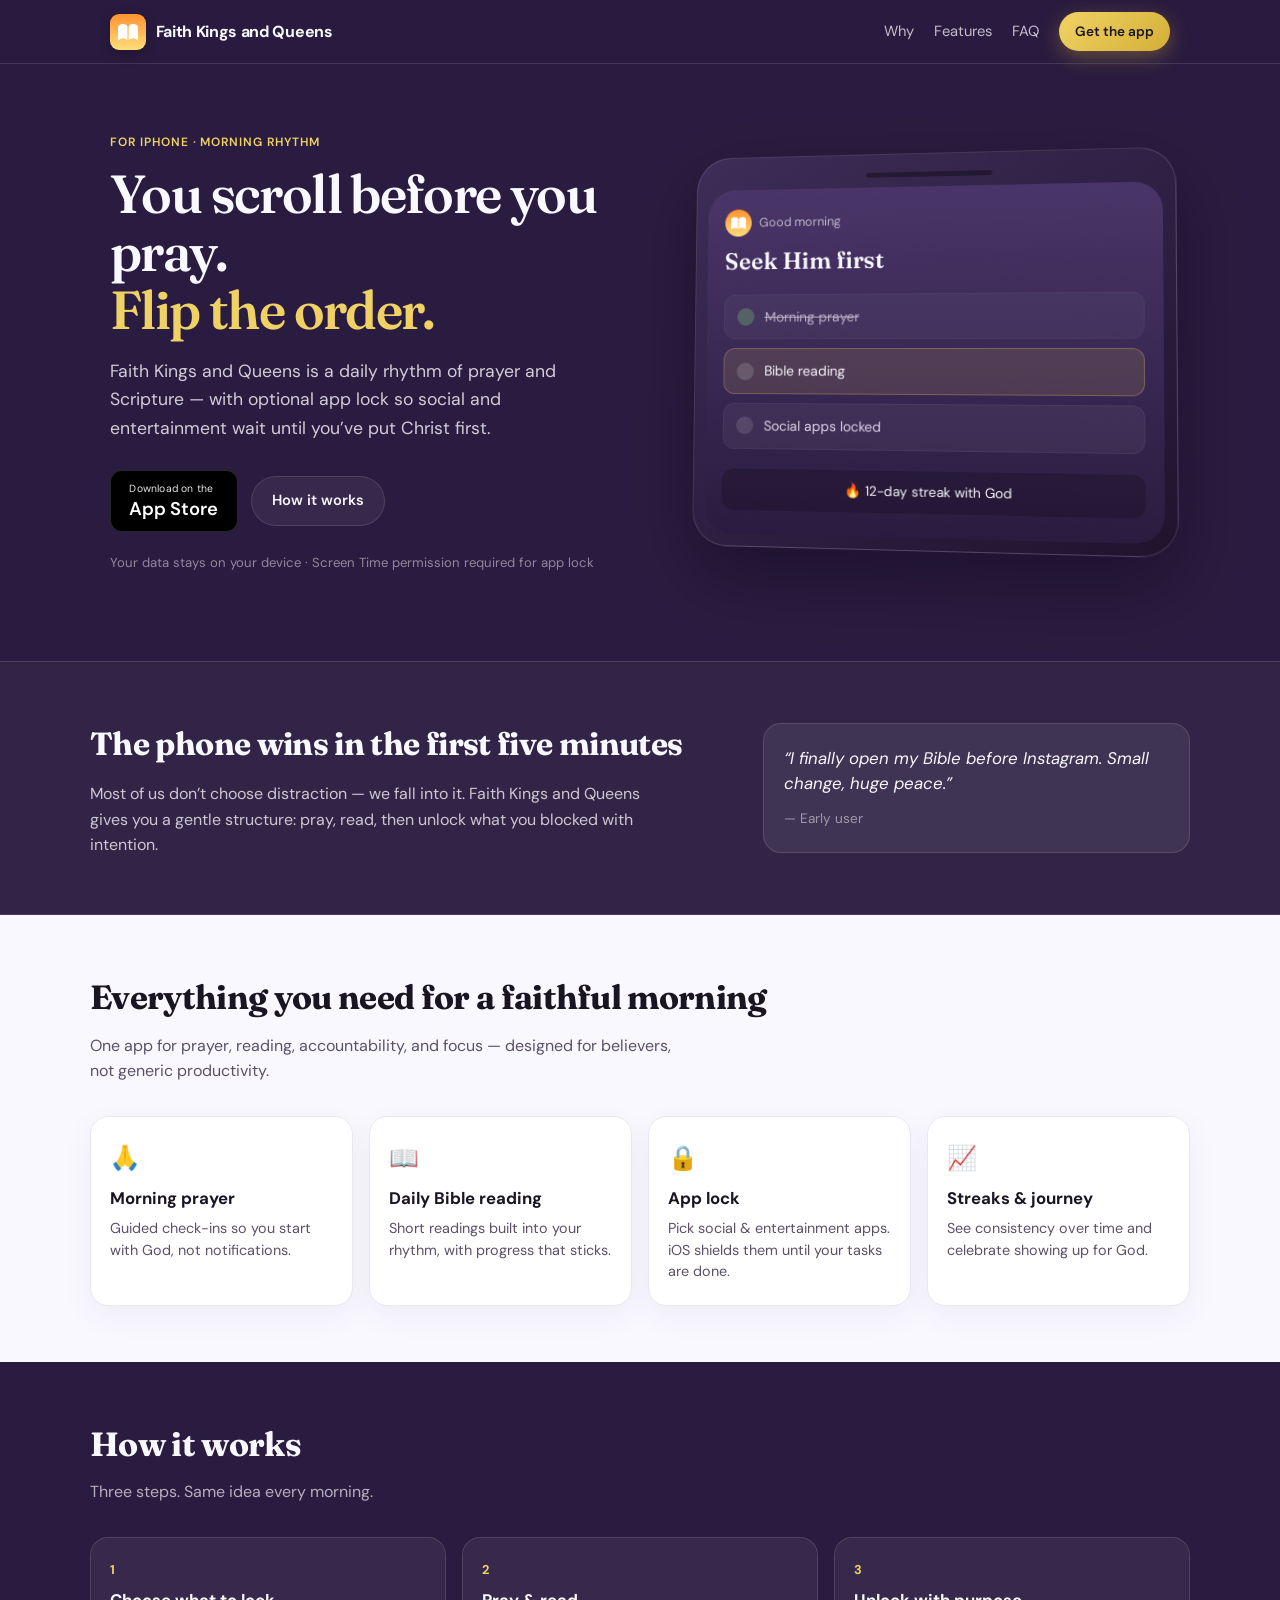
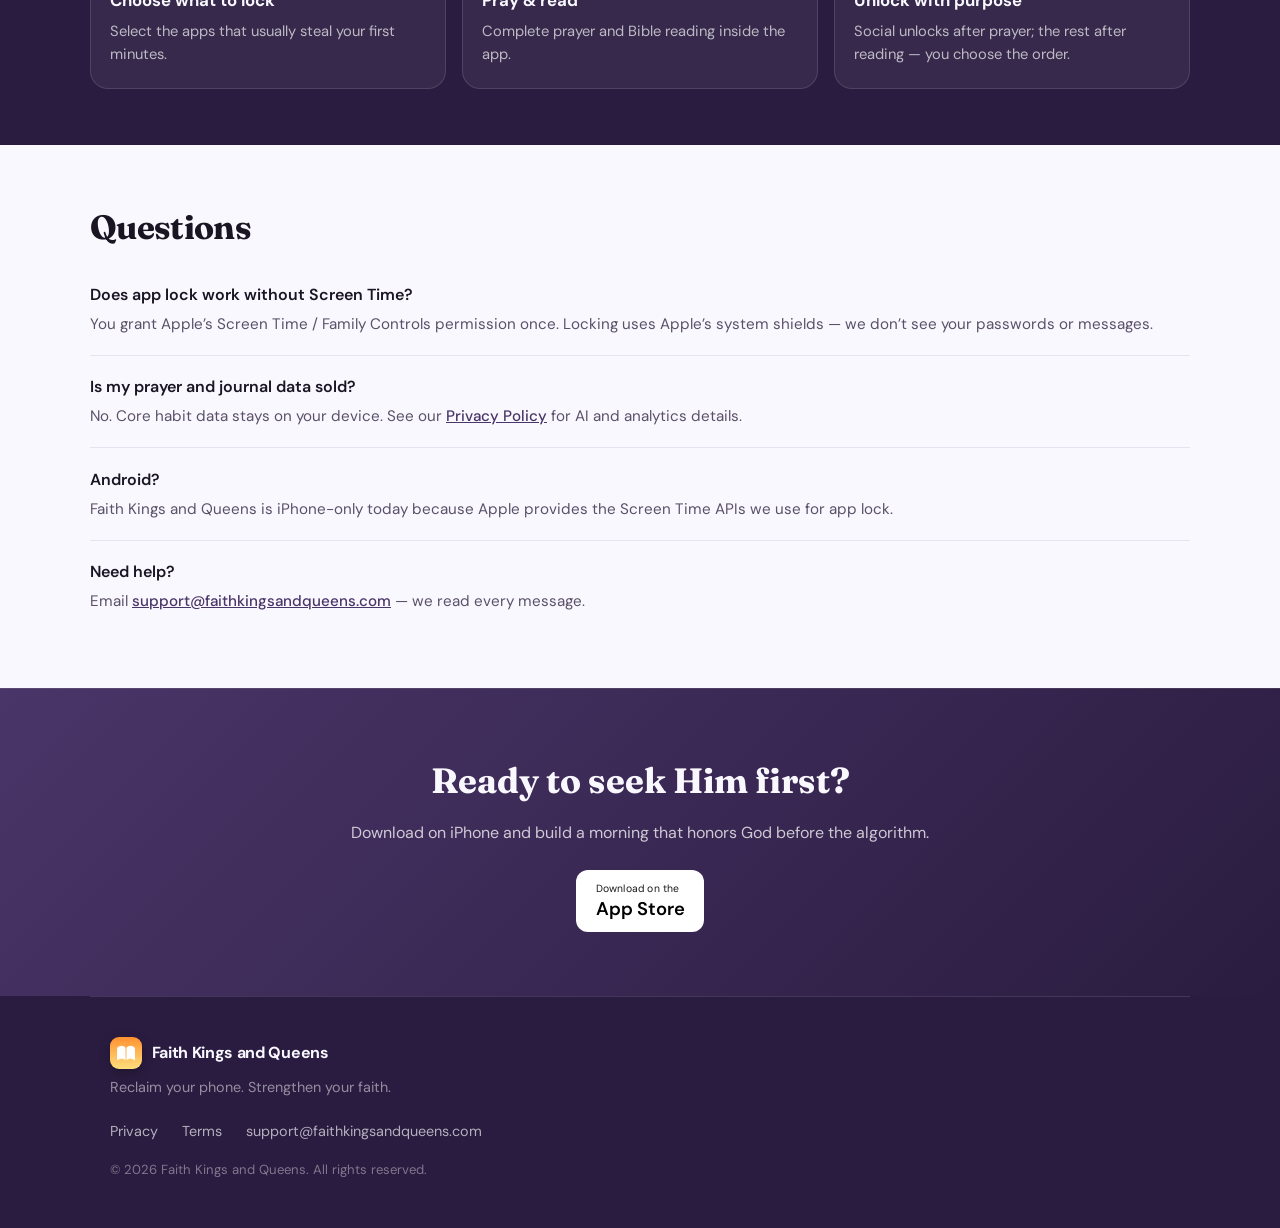
==== index.html @ 75a90048 "Refresh landing page design with app assets and FAQ. Co-authored-by: Cursor <cursoragent@cursor.com>" ====
<!DOCTYPE html>
<html lang="en">
<head>
  <meta charset="utf-8">
  <meta name="viewport" content="width=device-width, initial-scale=1">
  <title>Faith Kings and Queens — Seek God before your scroll</title>
  <meta name="description" content="Build a morning rhythm of prayer and Bible reading. Lock distracting apps until you seek Him first — on iPhone, with Apple Screen Time.">
  <meta property="og:title" content="Faith Kings and Queens">
  <meta property="og:description" content="Reclaim your phone. Strengthen your faith.">
  <meta property="og:type" content="website">
  <meta property="og:url" content="https://www.faithkingsandqueens.com/">
  <meta property="og:image" content="https://www.faithkingsandqueens.com/assets/app-icon.png">
  <link rel="icon" href="assets/app-icon.png" type="image/png">
  <link rel="preconnect" href="https://fonts.googleapis.com">
  <link rel="preconnect" href="https://fonts.gstatic.com" crossorigin>
  <link href="https://fonts.googleapis.com/css2?family=DM+Sans:ital,opsz,wght@0,9..40,400;0,9..40,500;0,9..40,600;0,9..40,700;1,9..40,400&family=Fraunces:opsz,wght@9..144,500;9..144,600;9..144,700&display=swap" rel="stylesheet">
  <link rel="stylesheet" href="landing.css">
  <meta name="apple-itunes-app" content="app-id=YOUR_APP_ID">
</head>
<body class="landing">
  <div class="page-glow" aria-hidden="true"></div>

  <header class="landing-header">
    <div class="landing-header-inner">
      <a class="brand" href="#">
        <img src="assets/app-icon.png" alt="" width="36" height="36" class="brand-icon">
        <span>Faith Kings and Queens</span>
      </a>
      <nav class="landing-nav" aria-label="Primary">
        <a href="#story">Why</a>
        <a href="#features">Features</a>
        <a href="#faq">FAQ</a>
        <a class="btn btn-primary btn-sm" href="#download">Get the app</a>
      </nav>
    </div>
  </header>

  <section class="hero">
    <div class="hero-copy reveal">
      <span class="hero-eyebrow">For iPhone · Morning rhythm</span>
      <h1>You scroll before you pray.<br><em>Flip the order.</em></h1>
      <p class="hero-lead">
        Faith Kings and Queens is a daily rhythm of prayer and Scripture — with optional app lock
        so social and entertainment wait until you’ve put Christ first.
      </p>
      <div class="hero-cta" id="download">
        <a class="store-badge" href="https://apps.apple.com/app/idYOUR_APP_ID" rel="noopener" aria-label="Download on the App Store">
          <span class="store-badge-label">Download on the</span>
          <span class="store-badge-name">App Store</span>
        </a>
        <a class="btn btn-secondary" href="#how">How it works</a>
      </div>
      <p class="hero-note">Your data stays on your device · Screen Time permission required for app lock</p>
    </div>

    <div class="phone-mock reveal reveal-delay" aria-hidden="true">
      <div class="phone-frame">
        <div class="phone-notch"></div>
        <div class="phone-screen">
          <div class="mock-header">
            <img src="assets/launch-mark.png" alt="" class="mock-mark" width="28" height="28">
            <span>Good morning</span>
          </div>
          <p class="mock-greeting">Seek Him first</p>
          <ul class="mock-tasks">
            <li class="done"><span class="check"></span> Morning prayer</li>
            <li class="active"><span class="check"></span> Bible reading</li>
            <li class="locked"><span class="lock"></span> Social apps locked</li>
          </ul>
          <div class="mock-streak">🔥 12-day streak with God</div>
        </div>
      </div>
    </div>
  </section>

  <section class="band band-problem" id="story">
    <div class="band-inner reveal">
      <div class="band-text">
        <h2>The phone wins in the first five minutes</h2>
        <p>Most of us don’t choose distraction — we fall into it. Faith Kings and Queens gives you a gentle structure: pray, read, then unlock what you blocked with intention.</p>
      </div>
      <blockquote class="quote-card">
        <p>“I finally open my Bible before Instagram. Small change, huge peace.”</p>
        <footer>— Early user</footer>
      </blockquote>
    </div>
  </section>

  <section class="section section-light" id="features">
    <div class="section-wrap reveal">
      <h2>Everything you need for a faithful morning</h2>
      <p class="section-intro">One app for prayer, reading, accountability, and focus — designed for believers, not generic productivity.</p>
      <div class="features">
        <article class="feature-card">
          <div class="feature-icon" aria-hidden="true">🙏</div>
          <h3>Morning prayer</h3>
          <p>Guided check-ins so you start with God, not notifications.</p>
        </article>
        <article class="feature-card">
          <div class="feature-icon" aria-hidden="true">📖</div>
          <h3>Daily Bible reading</h3>
          <p>Short readings built into your rhythm, with progress that sticks.</p>
        </article>
        <article class="feature-card">
          <div class="feature-icon" aria-hidden="true">🔒</div>
          <h3>App lock</h3>
          <p>Pick social &amp; entertainment apps. iOS shields them until your tasks are done.</p>
        </article>
        <article class="feature-card">
          <div class="feature-icon" aria-hidden="true">📈</div>
          <h3>Streaks &amp; journey</h3>
          <p>See consistency over time and celebrate showing up for God.</p>
        </article>
      </div>
    </div>
  </section>

  <section class="section section-dark" id="how">
    <div class="section-wrap reveal">
      <h2>How it works</h2>
      <p class="section-intro muted">Three steps. Same idea every morning.</p>
      <div class="steps">
        <article class="step">
          <div class="step-num">1</div>
          <h3>Choose what to lock</h3>
          <p>Select the apps that usually steal your first minutes.</p>
        </article>
        <article class="step">
          <div class="step-num">2</div>
          <h3>Pray &amp; read</h3>
          <p>Complete prayer and Bible reading inside the app.</p>
        </article>
        <article class="step">
          <div class="step-num">3</div>
          <h3>Unlock with purpose</h3>
          <p>Social unlocks after prayer; the rest after reading — you choose the order.</p>
        </article>
      </div>
    </div>
  </section>

  <section class="section section-light" id="faq">
    <div class="section-wrap reveal">
      <h2>Questions</h2>
      <dl class="faq">
        <div class="faq-item">
          <dt>Does app lock work without Screen Time?</dt>
          <dd>You grant Apple’s Screen Time / Family Controls permission once. Locking uses Apple’s system shields — we don’t see your passwords or messages.</dd>
        </div>
        <div class="faq-item">
          <dt>Is my prayer and journal data sold?</dt>
          <dd>No. Core habit data stays on your device. See our <a href="privacy.html">Privacy Policy</a> for AI and analytics details.</dd>
        </div>
        <div class="faq-item">
          <dt>Android?</dt>
          <dd>Faith Kings and Queens is iPhone-only today because Apple provides the Screen Time APIs we use for app lock.</dd>
        </div>
        <div class="faq-item">
          <dt>Need help?</dt>
          <dd>Email <a href="mailto:support@faithkingsandqueens.com">support@faithkingsandqueens.com</a> — we read every message.</dd>
        </div>
      </dl>
    </div>
  </section>

  <section class="cta-band reveal">
    <div class="cta-band-inner">
      <h2>Ready to seek Him first?</h2>
      <p>Download on iPhone and build a morning that honors God before the algorithm.</p>
      <a class="store-badge store-badge-light" href="https://apps.apple.com/app/idYOUR_APP_ID" rel="noopener">
        <span class="store-badge-label">Download on the</span>
        <span class="store-badge-name">App Store</span>
      </a>
    </div>
  </section>

  <footer class="landing-footer">
    <div class="footer-top">
      <a class="brand brand-footer" href="#">
        <img src="assets/app-icon.png" alt="" width="32" height="32" class="brand-icon">
        <span>Faith Kings and Queens</span>
      </a>
      <p class="footer-tagline">Reclaim your phone. Strengthen your faith.</p>
    </div>
    <div class="footer-links">
      <a href="privacy.html">Privacy</a>
      <a href="copyright.html">Terms</a>
      <a href="mailto:support@faithkingsandqueens.com">support@faithkingsandqueens.com</a>
    </div>
    <p class="footer-copy">© 2026 Faith Kings and Queens. All rights reserved.</p>
  </footer>

  <script>
    const observer = new IntersectionObserver(
      (entries) => entries.forEach((e) => { if (e.isIntersecting) e.target.classList.add('is-visible'); }),
      { threshold: 0.12, rootMargin: '0px 0px -40px 0px' }
    );
    document.querySelectorAll('.reveal').forEach((el) => observer.observe(el));
  </script>
</body>
</html>
---- landing.css ----
:root {
  --purple-deep: #2a1c40;
  --purple-mid: #4a3568;
  --purple-soft: #6b5494;
  --gold: #d4af37;
  --gold-bright: #f0d264;
  --cream: #faf8ff;
  --ink: #1a1523;
  --muted: #5a5168;
  --border: rgba(255, 255, 255, 0.12);
  --radius: 18px;
  --shadow: 0 28px 70px rgba(10, 5, 25, 0.45);
  --font-display: "Fraunces", Georgia, serif;
  --font-body: "DM Sans", -apple-system, BlinkMacSystemFont, sans-serif;
}

* { box-sizing: border-box; }

html { scroll-behavior: smooth; }

body.landing {
  margin: 0;
  font-family: var(--font-body);
  line-height: 1.6;
  color: var(--cream);
  background: var(--purple-deep);
  overflow-x: hidden;
}

.page-glow {
  position: fixed;
  inset: -20% -10% auto;
  height: 70vh;
  background: radial-gradient(ellipse 80% 60% at 50% -10%, rgba(107, 84, 148, 0.55), transparent 70%);
  pointer-events: none;
  z-index: 0;
}

.landing-header {
  position: sticky;
  top: 0;
  z-index: 20;
  backdrop-filter: blur(14px);
  background: rgba(42, 28, 64, 0.82);
  border-bottom: 1px solid var(--border);
}

.landing-header-inner {
  max-width: 1100px;
  margin: 0 auto;
  padding: 0.75rem 1.25rem;
  display: flex;
  align-items: center;
  justify-content: space-between;
  gap: 1rem;
}

.brand {
  display: inline-flex;
  align-items: center;
  gap: 0.6rem;
  font-weight: 700;
  font-size: 1rem;
  letter-spacing: -0.02em;
  color: var(--cream);
  text-decoration: none;
}

.brand-icon {
  border-radius: 9px;
  box-shadow: 0 4px 12px rgba(0, 0, 0, 0.25);
}

.landing-nav {
  display: flex;
  align-items: center;
  gap: 1.25rem;
  font-size: 0.92rem;
}

.landing-nav a:not(.btn) {
  color: rgba(255, 255, 255, 0.72);
  text-decoration: none;
  transition: color 0.15s;
}

.landing-nav a:not(.btn):hover { color: var(--cream); }

.btn {
  display: inline-flex;
  align-items: center;
  justify-content: center;
  padding: 0.75rem 1.25rem;
  border-radius: 999px;
  font-weight: 600;
  font-size: 0.92rem;
  text-decoration: none;
  transition: transform 0.15s, box-shadow 0.15s;
}

.btn:hover { transform: translateY(-1px); }

.btn-sm { padding: 0.55rem 1rem; font-size: 0.85rem; }

.btn-primary {
  background: linear-gradient(135deg, var(--gold-bright), var(--gold));
  color: var(--ink);
  box-shadow: 0 6px 20px rgba(212, 175, 55, 0.35);
}

.btn-secondary {
  background: rgba(255, 255, 255, 0.06);
  color: var(--cream);
  border: 1px solid var(--border);
}

.store-badge {
  display: inline-flex;
  flex-direction: column;
  align-items: flex-start;
  padding: 0.65rem 1.15rem 0.7rem;
  border-radius: 12px;
  background: #000;
  color: #fff;
  text-decoration: none;
  border: 1px solid rgba(255, 255, 255, 0.15);
  transition: transform 0.15s, box-shadow 0.15s;
}

.store-badge:hover {
  transform: translateY(-2px);
  box-shadow: 0 12px 28px rgba(0, 0, 0, 0.35);
}

.store-badge-label {
  font-size: 0.65rem;
  letter-spacing: 0.02em;
  opacity: 0.9;
}

.store-badge-name {
  font-size: 1.15rem;
  font-weight: 600;
  line-height: 1.2;
}

.store-badge-light {
  background: #fff;
  color: #000;
}

.hero {
  position: relative;
  z-index: 1;
  max-width: 1100px;
  margin: 0 auto;
  padding: 3rem 1.25rem 4.5rem;
  display: grid;
  grid-template-columns: 1fr;
  gap: 2.5rem;
  align-items: center;
}

@media (min-width: 900px) {
  .hero {
    grid-template-columns: 1.05fr 0.95fr;
    padding-top: 4rem;
    padding-bottom: 5.5rem;
  }
}

.hero-eyebrow {
  display: inline-block;
  font-size: 0.75rem;
  font-weight: 600;
  letter-spacing: 0.08em;
  text-transform: uppercase;
  color: var(--gold-bright);
  margin-bottom: 0.85rem;
}

.hero h1 {
  font-family: var(--font-display);
  margin: 0 0 1.1rem;
  font-size: clamp(2.15rem, 5.5vw, 3.35rem);
  font-weight: 600;
  line-height: 1.08;
  letter-spacing: -0.03em;
}

.hero h1 em {
  font-style: normal;
  color: var(--gold-bright);
}

.hero-lead {
  margin: 0 0 1.75rem;
  font-size: 1.1rem;
  color: rgba(255, 255, 255, 0.78);
  max-width: 32rem;
}

.hero-cta {
  display: flex;
  flex-wrap: wrap;
  align-items: center;
  gap: 0.85rem;
  margin-bottom: 1.25rem;
}

.hero-note {
  margin: 0;
  font-size: 0.82rem;
  color: rgba(255, 255, 255, 0.48);
}

.phone-mock { perspective: 800px; }

.phone-frame {
  background: linear-gradient(145deg, #3d2d58, #1f142e);
  border: 1px solid rgba(255, 255, 255, 0.14);
  border-radius: 36px;
  padding: 0.75rem;
  box-shadow: var(--shadow);
  transform: rotateY(-6deg) rotateX(2deg);
}

@media (max-width: 899px) {
  .phone-frame { transform: none; }
}

.phone-notch {
  width: 28%;
  height: 5px;
  background: rgba(0, 0, 0, 0.35);
  border-radius: 999px;
  margin: 0.35rem auto 0.65rem;
}

.phone-screen {
  background: linear-gradient(180deg, #4a3568 0%, #2a1c40 100%);
  border-radius: 28px;
  padding: 1.25rem 1.1rem 1.5rem;
  min-height: 340px;
}

.mock-header {
  display: flex;
  align-items: center;
  gap: 0.5rem;
  font-size: 0.8rem;
  color: rgba(255, 255, 255, 0.65);
  margin-bottom: 0.75rem;
}

.mock-mark { border-radius: 6px; }

.mock-greeting {
  font-family: var(--font-display);
  font-size: 1.5rem;
  font-weight: 600;
  margin: 0 0 1.25rem;
  line-height: 1.15;
}

.mock-tasks {
  list-style: none;
  margin: 0 0 1.25rem;
  padding: 0;
  display: flex;
  flex-direction: column;
  gap: 0.55rem;
}

.mock-tasks li {
  display: flex;
  align-items: center;
  gap: 0.65rem;
  padding: 0.7rem 0.85rem;
  border-radius: 12px;
  font-size: 0.88rem;
  background: rgba(255, 255, 255, 0.06);
  border: 1px solid rgba(255, 255, 255, 0.06);
}

.mock-tasks li.done { opacity: 0.65; text-decoration: line-through; }

.mock-tasks li.active {
  background: rgba(240, 210, 100, 0.12);
  border-color: rgba(240, 210, 100, 0.25);
}

.mock-tasks li.locked { opacity: 0.85; }

.check, .lock {
  width: 18px;
  height: 18px;
  border-radius: 50%;
  background: rgba(255, 255, 255, 0.15);
  flex-shrink: 0;
}

.mock-tasks li.done .check {
  background: rgba(120, 200, 120, 0.5);
}

.mock-streak {
  font-size: 0.85rem;
  padding: 0.65rem 0.85rem;
  border-radius: 12px;
  background: rgba(0, 0, 0, 0.2);
  text-align: center;
}

.band {
  position: relative;
  z-index: 1;
  padding: 3.5rem 1.25rem;
}

.band-problem {
  background: rgba(255, 255, 255, 0.04);
  border-top: 1px solid var(--border);
  border-bottom: 1px solid var(--border);
}

.band-inner {
  max-width: 1100px;
  margin: 0 auto;
  display: grid;
  gap: 2rem;
  align-items: center;
}

@media (min-width: 768px) {
  .band-inner { grid-template-columns: 1.2fr 0.8fr; }
}

.band-text h2 {
  font-family: var(--font-display);
  font-size: clamp(1.5rem, 3vw, 2rem);
  margin: 0 0 0.75rem;
  letter-spacing: -0.02em;
}

.band-text p {
  margin: 0;
  color: rgba(255, 255, 255, 0.75);
  max-width: 36rem;
}

.quote-card {
  margin: 0;
  padding: 1.35rem 1.25rem;
  border-radius: var(--radius);
  background: rgba(255, 255, 255, 0.07);
  border: 1px solid var(--border);
  font-style: italic;
}

.quote-card p {
  margin: 0 0 0.75rem;
  font-size: 1.05rem;
  line-height: 1.5;
}

.quote-card footer {
  font-style: normal;
  font-size: 0.85rem;
  color: rgba(255, 255, 255, 0.5);
}

.section-wrap {
  max-width: 1100px;
  margin: 0 auto;
}

.section { padding: 3.5rem 1.25rem; position: relative; z-index: 1; }

.section-light {
  background: var(--cream);
  color: var(--ink);
}

.section-dark { background: transparent; }

.section h2 {
  font-family: var(--font-display);
  margin: 0 0 0.5rem;
  font-size: clamp(1.55rem, 3vw, 2.1rem);
  letter-spacing: -0.02em;
}

.section-intro {
  margin: 0 0 2rem;
  color: var(--muted);
  max-width: 38rem;
}

.section-intro.muted { color: rgba(255, 255, 255, 0.65); }

.features {
  display: grid;
  grid-template-columns: 1fr;
  gap: 1rem;
}

@media (min-width: 640px) { .features { grid-template-columns: repeat(2, 1fr); } }
@media (min-width: 960px) { .features { grid-template-columns: repeat(4, 1fr); } }

.feature-card {
  background: #fff;
  border: 1px solid #ebe6f2;
  border-radius: var(--radius);
  padding: 1.35rem 1.2rem;
  box-shadow: 0 10px 30px rgba(42, 28, 64, 0.06);
  transition: transform 0.2s, box-shadow 0.2s;
}

.feature-card:hover {
  transform: translateY(-3px);
  box-shadow: 0 16px 40px rgba(42, 28, 64, 0.1);
}

.feature-icon { font-size: 1.5rem; margin-bottom: 0.5rem; }

.feature-card h3 {
  margin: 0 0 0.4rem;
  font-size: 1.05rem;
}

.feature-card p {
  margin: 0;
  font-size: 0.9rem;
  color: var(--muted);
  line-height: 1.5;
}

.section-light a { color: var(--purple-mid); font-weight: 500; }

.steps {
  display: grid;
  gap: 1rem;
}

@media (min-width: 720px) { .steps { grid-template-columns: repeat(3, 1fr); } }

.step {
  padding: 1.35rem 1.2rem;
  border-radius: var(--radius);
  background: rgba(255, 255, 255, 0.06);
  border: 1px solid var(--border);
}

.step-num {
  font-size: 0.8rem;
  font-weight: 700;
  color: var(--gold-bright);
  margin-bottom: 0.45rem;
}

.step h3 { margin: 0 0 0.35rem; font-size: 1.05rem; }

.step p {
  margin: 0;
  font-size: 0.92rem;
  color: rgba(255, 255, 255, 0.68);
}

.faq { margin: 0; }

.faq-item {
  padding: 1.15rem 0;
  border-bottom: 1px solid #e8e2f0;
}

.faq-item:last-child { border-bottom: none; }

.faq dt {
  font-weight: 600;
  margin-bottom: 0.35rem;
  font-size: 1rem;
}

.faq dd {
  margin: 0;
  color: var(--muted);
  font-size: 0.95rem;
  line-height: 1.55;
}

.cta-band {
  position: relative;
  z-index: 1;
  padding: 4rem 1.25rem;
  background: linear-gradient(135deg, var(--purple-mid), var(--purple-deep));
  border-top: 1px solid var(--border);
}

.cta-band-inner {
  max-width: 640px;
  margin: 0 auto;
  text-align: center;
}

.cta-band h2 {
  font-family: var(--font-display);
  margin: 0 0 0.65rem;
  font-size: clamp(1.6rem, 3vw, 2.2rem);
}

.cta-band p {
  margin: 0 0 1.5rem;
  color: rgba(255, 255, 255, 0.75);
}

.landing-footer {
  position: relative;
  z-index: 1;
  max-width: 1100px;
  margin: 0 auto;
  padding: 2.5rem 1.25rem 3rem;
  border-top: 1px solid var(--border);
}

.footer-top { margin-bottom: 1.25rem; }

.brand-footer { margin-bottom: 0.35rem; }

.footer-tagline {
  margin: 0;
  font-size: 0.9rem;
  color: rgba(255, 255, 255, 0.5);
}

.footer-links {
  display: flex;
  flex-wrap: wrap;
  gap: 1rem 1.5rem;
  margin-bottom: 1rem;
}

.footer-links a {
  color: rgba(255, 255, 255, 0.65);
  text-decoration: none;
  font-size: 0.9rem;
}

.footer-links a:hover { color: var(--cream); }

.footer-copy {
  margin: 0;
  font-size: 0.82rem;
  color: rgba(255, 255, 255, 0.4);
}

.reveal {
  opacity: 0;
  transform: translateY(18px);
  transition: opacity 0.65s ease, transform 0.65s ease;
}

.reveal.is-visible {
  opacity: 1;
  transform: translateY(0);
}

.reveal-delay { transition-delay: 0.12s; }

@media (max-width: 640px) {
  .landing-nav a:not(.btn) { display: none; }
}

@media (prefers-reduced-motion: reduce) {
  .reveal { opacity: 1; transform: none; transition: none; }
  .feature-card:hover, .btn:hover, .store-badge:hover, .phone-frame { transform: none; }
}
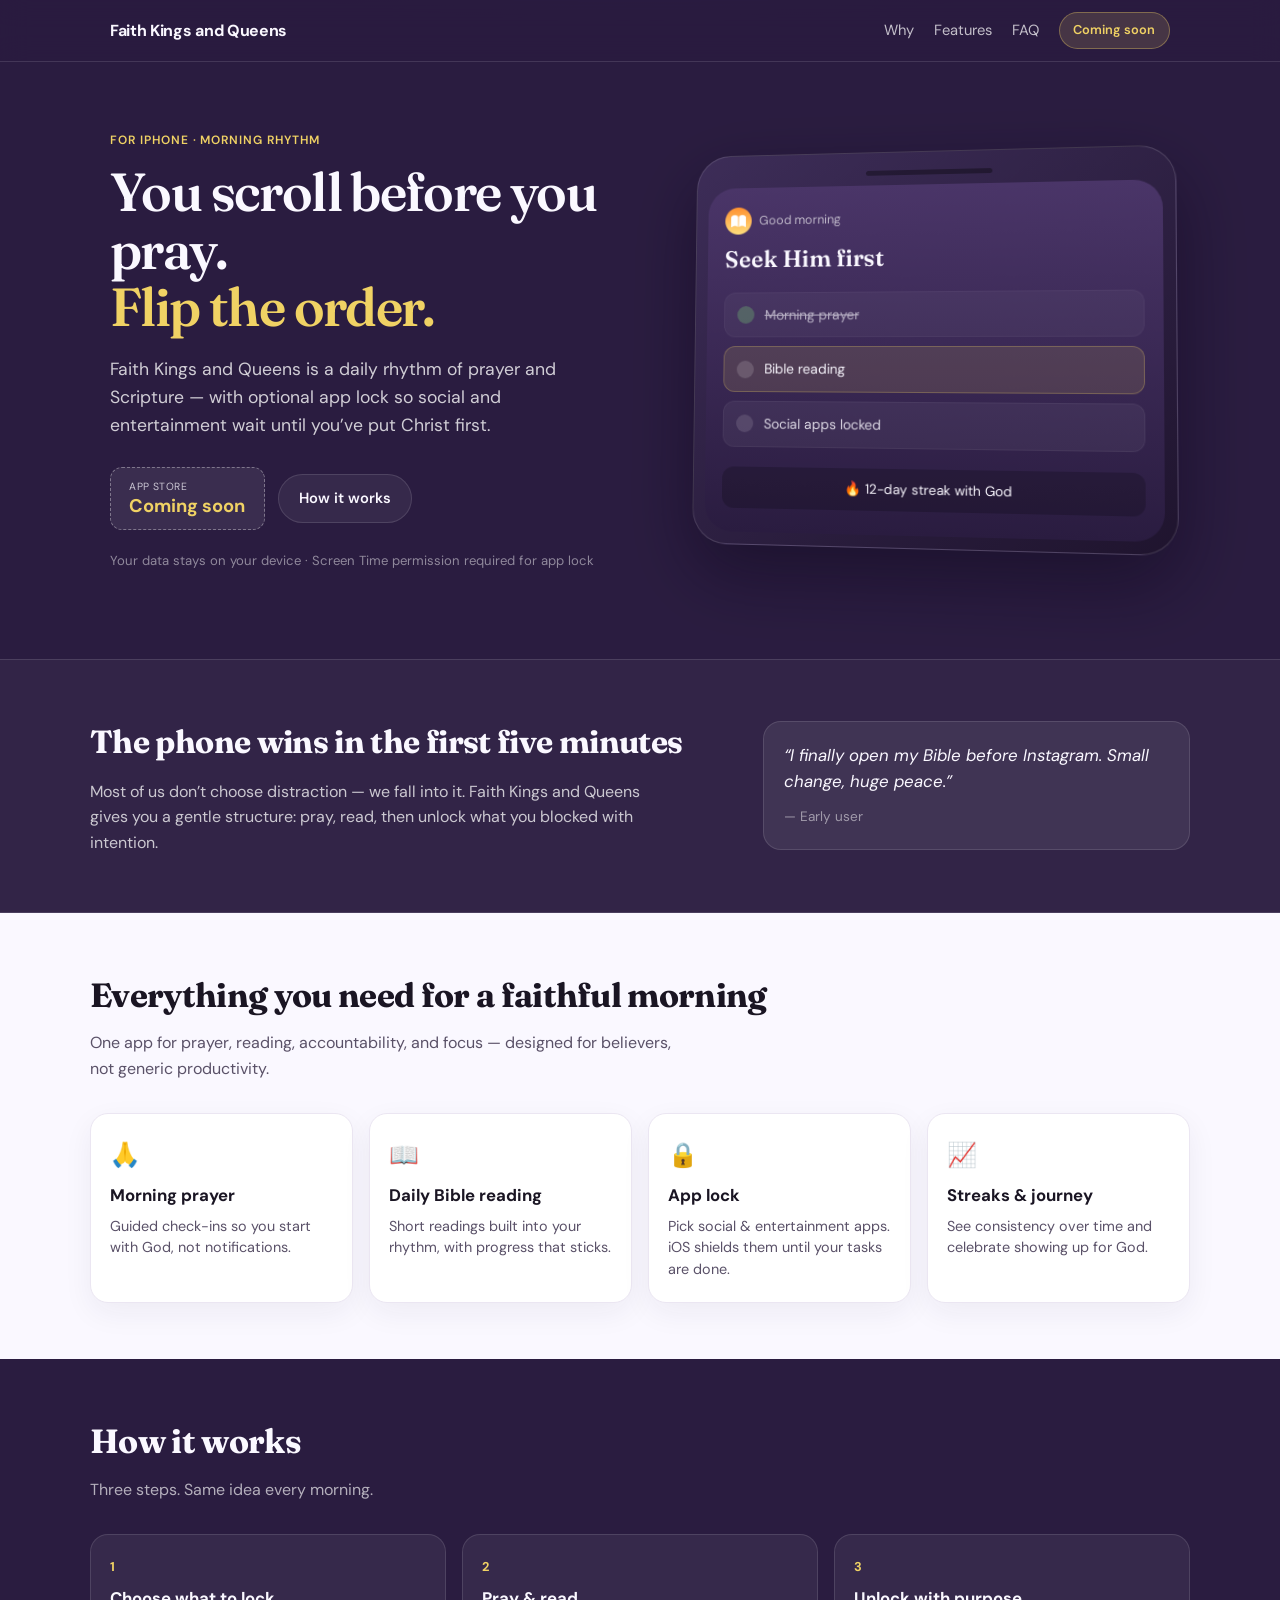
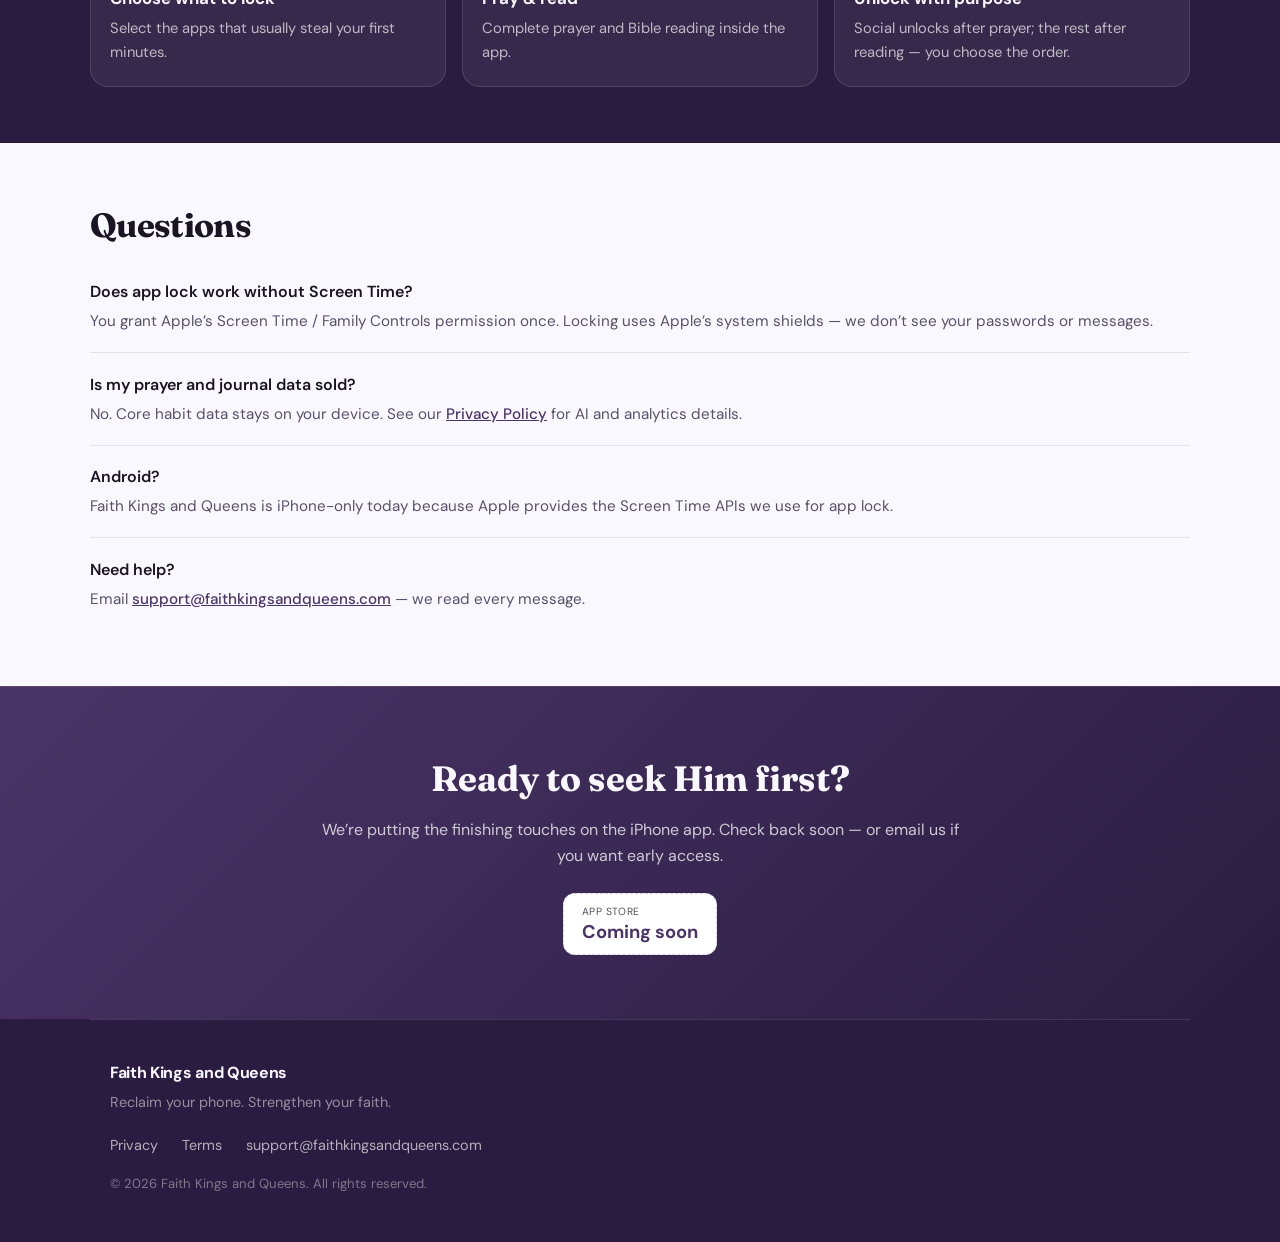
==== commit 1ce21947: "Update landing page from faithking docs." ====
--- a/index.html
+++ b/index.html
@@ -9,28 +9,22 @@
   <meta property="og:description" content="Reclaim your phone. Strengthen your faith.">
   <meta property="og:type" content="website">
   <meta property="og:url" content="https://www.faithkingsandqueens.com/">
-  <meta property="og:image" content="https://www.faithkingsandqueens.com/assets/app-icon.png">
-  <link rel="icon" href="assets/app-icon.png" type="image/png">
   <link rel="preconnect" href="https://fonts.googleapis.com">
   <link rel="preconnect" href="https://fonts.gstatic.com" crossorigin>
   <link href="https://fonts.googleapis.com/css2?family=DM+Sans:ital,opsz,wght@0,9..40,400;0,9..40,500;0,9..40,600;0,9..40,700;1,9..40,400&family=Fraunces:opsz,wght@9..144,500;9..144,600;9..144,700&display=swap" rel="stylesheet">
   <link rel="stylesheet" href="landing.css">
-  <meta name="apple-itunes-app" content="app-id=YOUR_APP_ID">
 </head>
 <body class="landing">
   <div class="page-glow" aria-hidden="true"></div>
 
   <header class="landing-header">
     <div class="landing-header-inner">
-      <a class="brand" href="#">
-        <img src="assets/app-icon.png" alt="" width="36" height="36" class="brand-icon">
-        <span>Faith Kings and Queens</span>
-      </a>
+      <a class="brand" href="#">Faith Kings and Queens</a>
       <nav class="landing-nav" aria-label="Primary">
         <a href="#story">Why</a>
         <a href="#features">Features</a>
         <a href="#faq">FAQ</a>
-        <a class="btn btn-primary btn-sm" href="#download">Get the app</a>
+        <span class="coming-soon-pill">Coming soon</span>
       </nav>
     </div>
   </header>
@@ -44,10 +38,10 @@
         so social and entertainment wait until you’ve put Christ first.
       </p>
       <div class="hero-cta" id="download">
-        <a class="store-badge" href="https://apps.apple.com/app/idYOUR_APP_ID" rel="noopener" aria-label="Download on the App Store">
-          <span class="store-badge-label">Download on the</span>
-          <span class="store-badge-name">App Store</span>
-        </a>
+        <span class="coming-soon-badge" aria-label="App Store release coming soon">
+          <span class="coming-soon-label">App Store</span>
+          <span class="coming-soon-title">Coming soon</span>
+        </span>
         <a class="btn btn-secondary" href="#how">How it works</a>
       </div>
       <p class="hero-note">Your data stays on your device · Screen Time permission required for app lock</p>
@@ -166,20 +160,17 @@
   <section class="cta-band reveal">
     <div class="cta-band-inner">
       <h2>Ready to seek Him first?</h2>
-      <p>Download on iPhone and build a morning that honors God before the algorithm.</p>
-      <a class="store-badge store-badge-light" href="https://apps.apple.com/app/idYOUR_APP_ID" rel="noopener">
-        <span class="store-badge-label">Download on the</span>
-        <span class="store-badge-name">App Store</span>
-      </a>
+      <p>We’re putting the finishing touches on the iPhone app. Check back soon — or email us if you want early access.</p>
+      <span class="coming-soon-badge coming-soon-badge-light">
+        <span class="coming-soon-label">App Store</span>
+        <span class="coming-soon-title">Coming soon</span>
+      </span>
     </div>
   </section>
 
   <footer class="landing-footer">
     <div class="footer-top">
-      <a class="brand brand-footer" href="#">
-        <img src="assets/app-icon.png" alt="" width="32" height="32" class="brand-icon">
-        <span>Faith Kings and Queens</span>
-      </a>
+      <a class="brand brand-footer" href="#">Faith Kings and Queens</a>
       <p class="footer-tagline">Reclaim your phone. Strengthen your faith.</p>
     </div>
     <div class="footer-links">
--- a/landing.css
+++ b/landing.css
@@ -149,6 +149,52 @@
   color: #000;
 }
 
+.coming-soon-pill {
+  font-size: 0.8rem;
+  font-weight: 600;
+  padding: 0.45rem 0.85rem;
+  border-radius: 999px;
+  background: rgba(240, 210, 100, 0.15);
+  color: var(--gold-bright);
+  border: 1px solid rgba(240, 210, 100, 0.35);
+}
+
+.coming-soon-badge {
+  display: inline-flex;
+  flex-direction: column;
+  align-items: flex-start;
+  padding: 0.65rem 1.15rem 0.7rem;
+  border-radius: 12px;
+  background: rgba(255, 255, 255, 0.08);
+  color: var(--cream);
+  border: 1px dashed rgba(255, 255, 255, 0.35);
+  cursor: default;
+}
+
+.coming-soon-label {
+  font-size: 0.65rem;
+  letter-spacing: 0.04em;
+  text-transform: uppercase;
+  opacity: 0.75;
+}
+
+.coming-soon-title {
+  font-size: 1.15rem;
+  font-weight: 700;
+  line-height: 1.2;
+  color: var(--gold-bright);
+}
+
+.coming-soon-badge-light {
+  background: #fff;
+  border-color: #d8d0e8;
+  color: var(--ink);
+}
+
+.coming-soon-badge-light .coming-soon-title {
+  color: var(--purple-mid);
+}
+
 .hero {
   position: relative;
   z-index: 1;
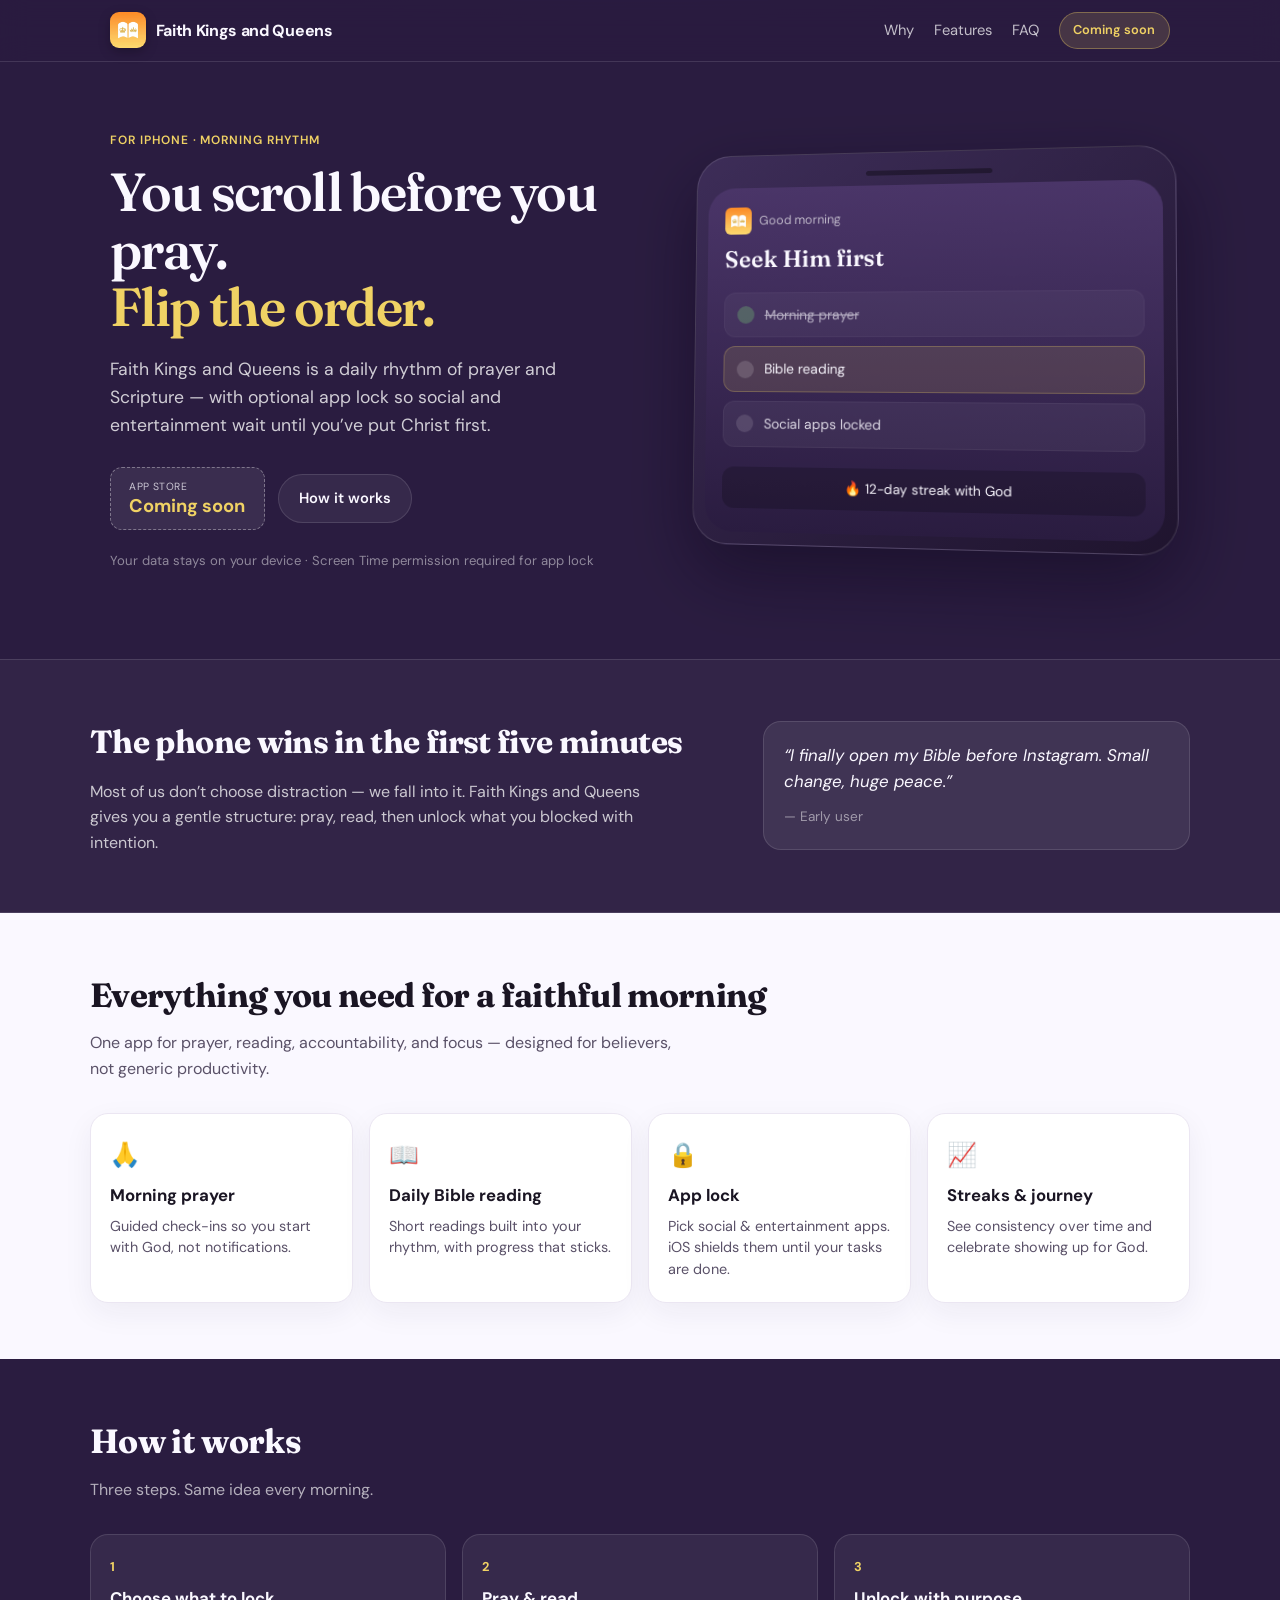
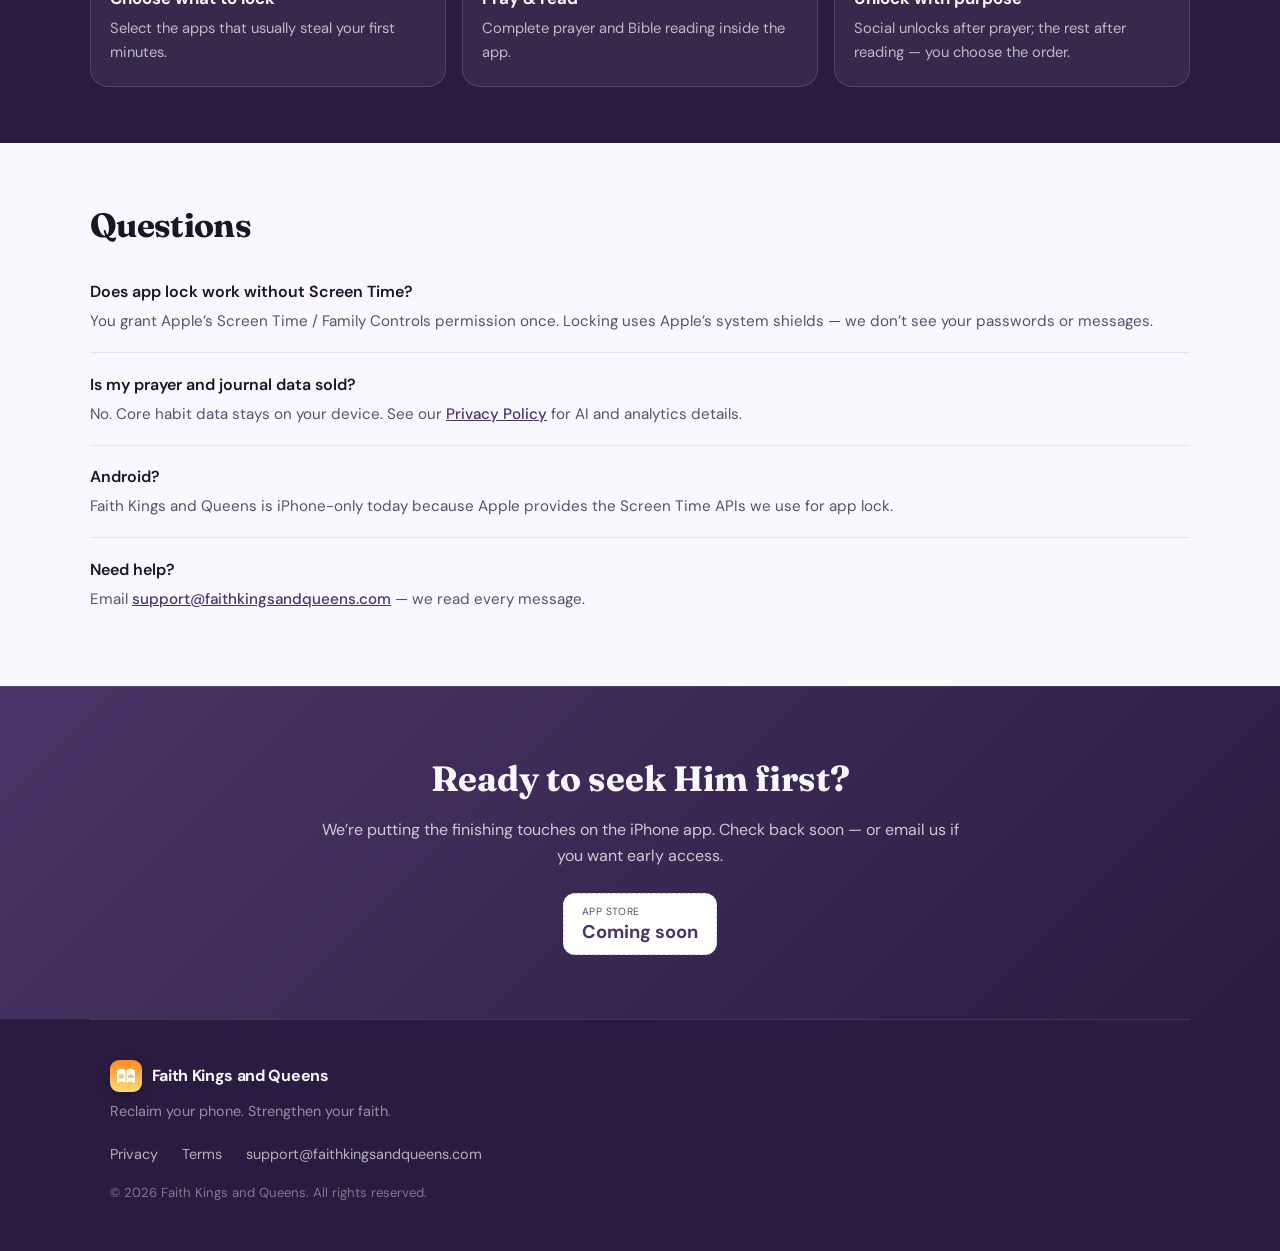
==== commit 604ba3f6: "Update landing page from faithking docs." ====
--- a/index.html
+++ b/index.html
@@ -9,6 +9,8 @@
   <meta property="og:description" content="Reclaim your phone. Strengthen your faith.">
   <meta property="og:type" content="website">
   <meta property="og:url" content="https://www.faithkingsandqueens.com/">
+  <meta property="og:image" content="https://www.faithkingsandqueens.com/assets/app-icon.jpg">
+  <link rel="icon" href="assets/app-icon.jpg" type="image/jpeg">
   <link rel="preconnect" href="https://fonts.googleapis.com">
   <link rel="preconnect" href="https://fonts.gstatic.com" crossorigin>
   <link href="https://fonts.googleapis.com/css2?family=DM+Sans:ital,opsz,wght@0,9..40,400;0,9..40,500;0,9..40,600;0,9..40,700;1,9..40,400&family=Fraunces:opsz,wght@9..144,500;9..144,600;9..144,700&display=swap" rel="stylesheet">
@@ -19,7 +21,10 @@
 
   <header class="landing-header">
     <div class="landing-header-inner">
-      <a class="brand" href="#">Faith Kings and Queens</a>
+      <a class="brand" href="#">
+        <img src="assets/app-icon.jpg" alt="" width="36" height="36" class="brand-icon">
+        <span>Faith Kings and Queens</span>
+      </a>
       <nav class="landing-nav" aria-label="Primary">
         <a href="#story">Why</a>
         <a href="#features">Features</a>
@@ -52,7 +57,7 @@
         <div class="phone-notch"></div>
         <div class="phone-screen">
           <div class="mock-header">
-            <img src="assets/launch-mark.png" alt="" class="mock-mark" width="28" height="28">
+            <img src="assets/app-icon.jpg" alt="" class="mock-mark" width="28" height="28">
             <span>Good morning</span>
           </div>
           <p class="mock-greeting">Seek Him first</p>
@@ -170,7 +175,10 @@
 
   <footer class="landing-footer">
     <div class="footer-top">
-      <a class="brand brand-footer" href="#">Faith Kings and Queens</a>
+      <a class="brand brand-footer" href="#">
+        <img src="assets/app-icon.jpg" alt="" width="32" height="32" class="brand-icon">
+        <span>Faith Kings and Queens</span>
+      </a>
       <p class="footer-tagline">Reclaim your phone. Strengthen your faith.</p>
     </div>
     <div class="footer-links">
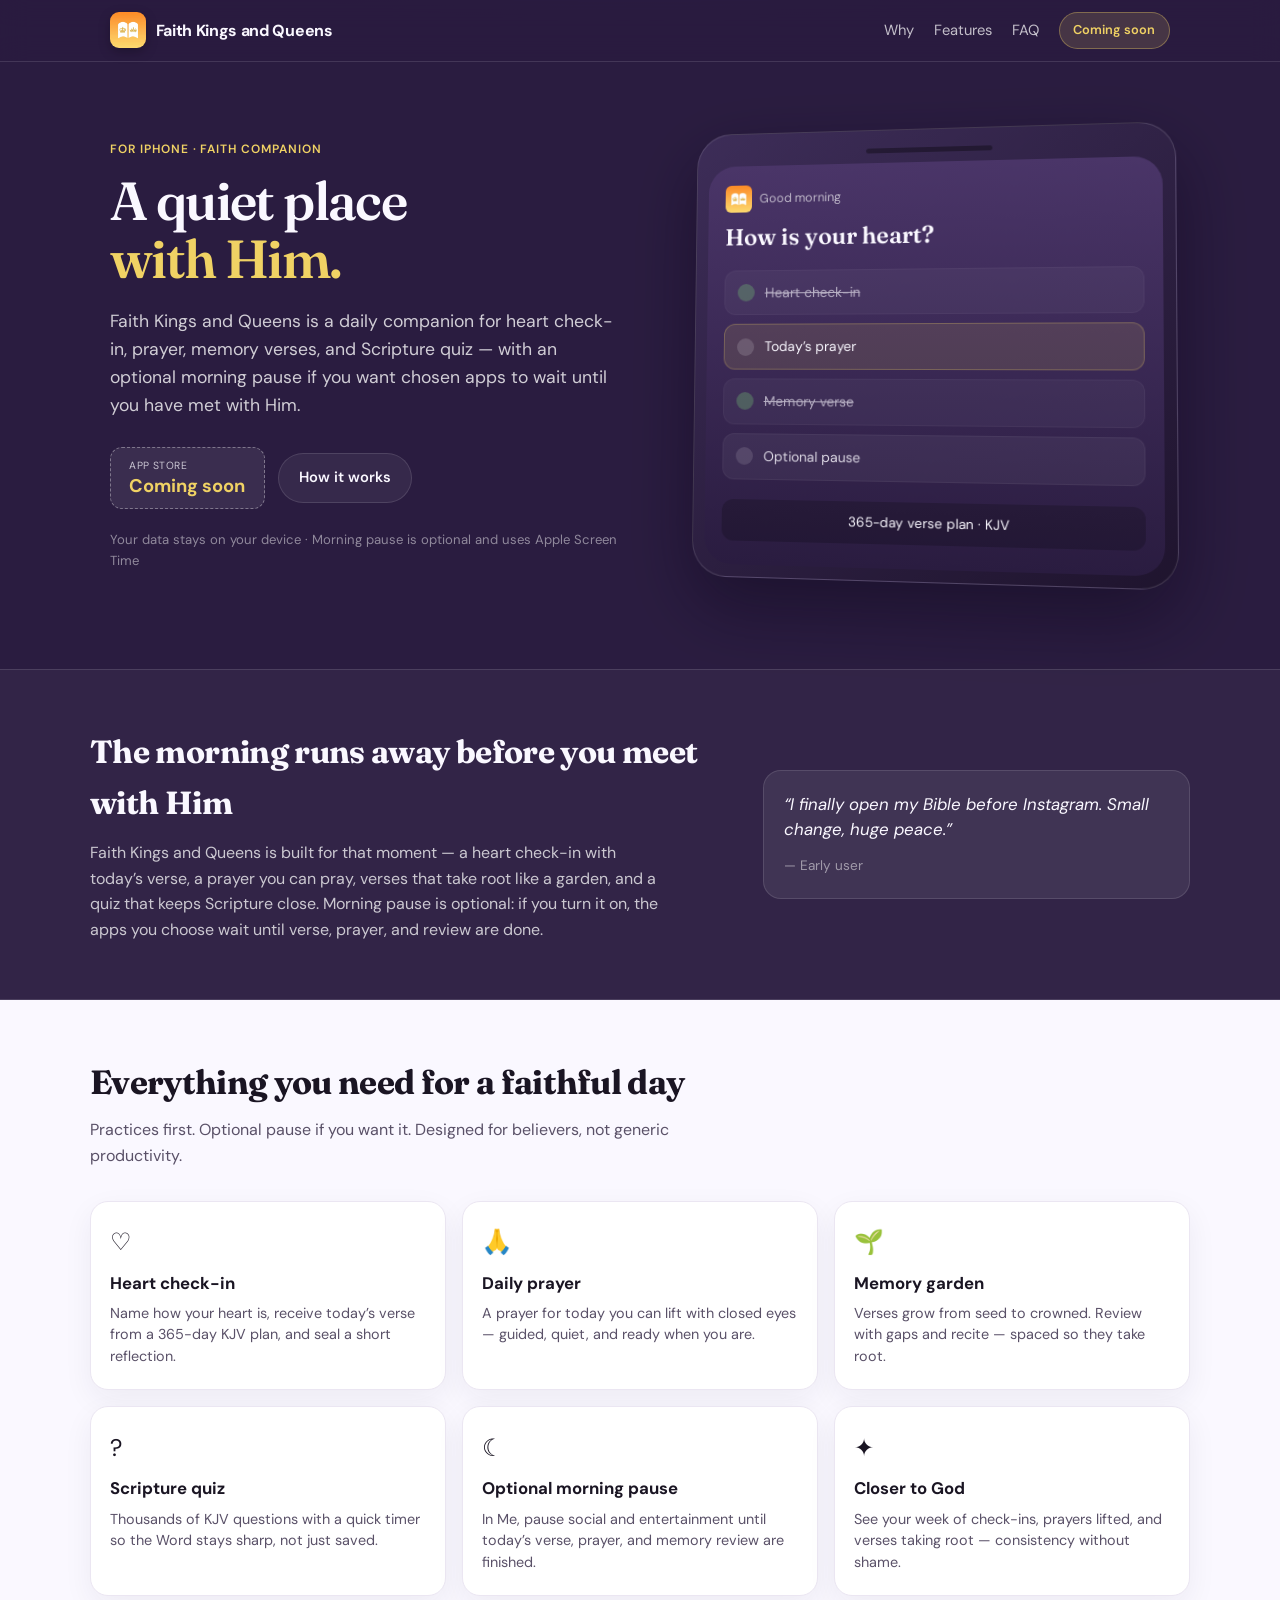
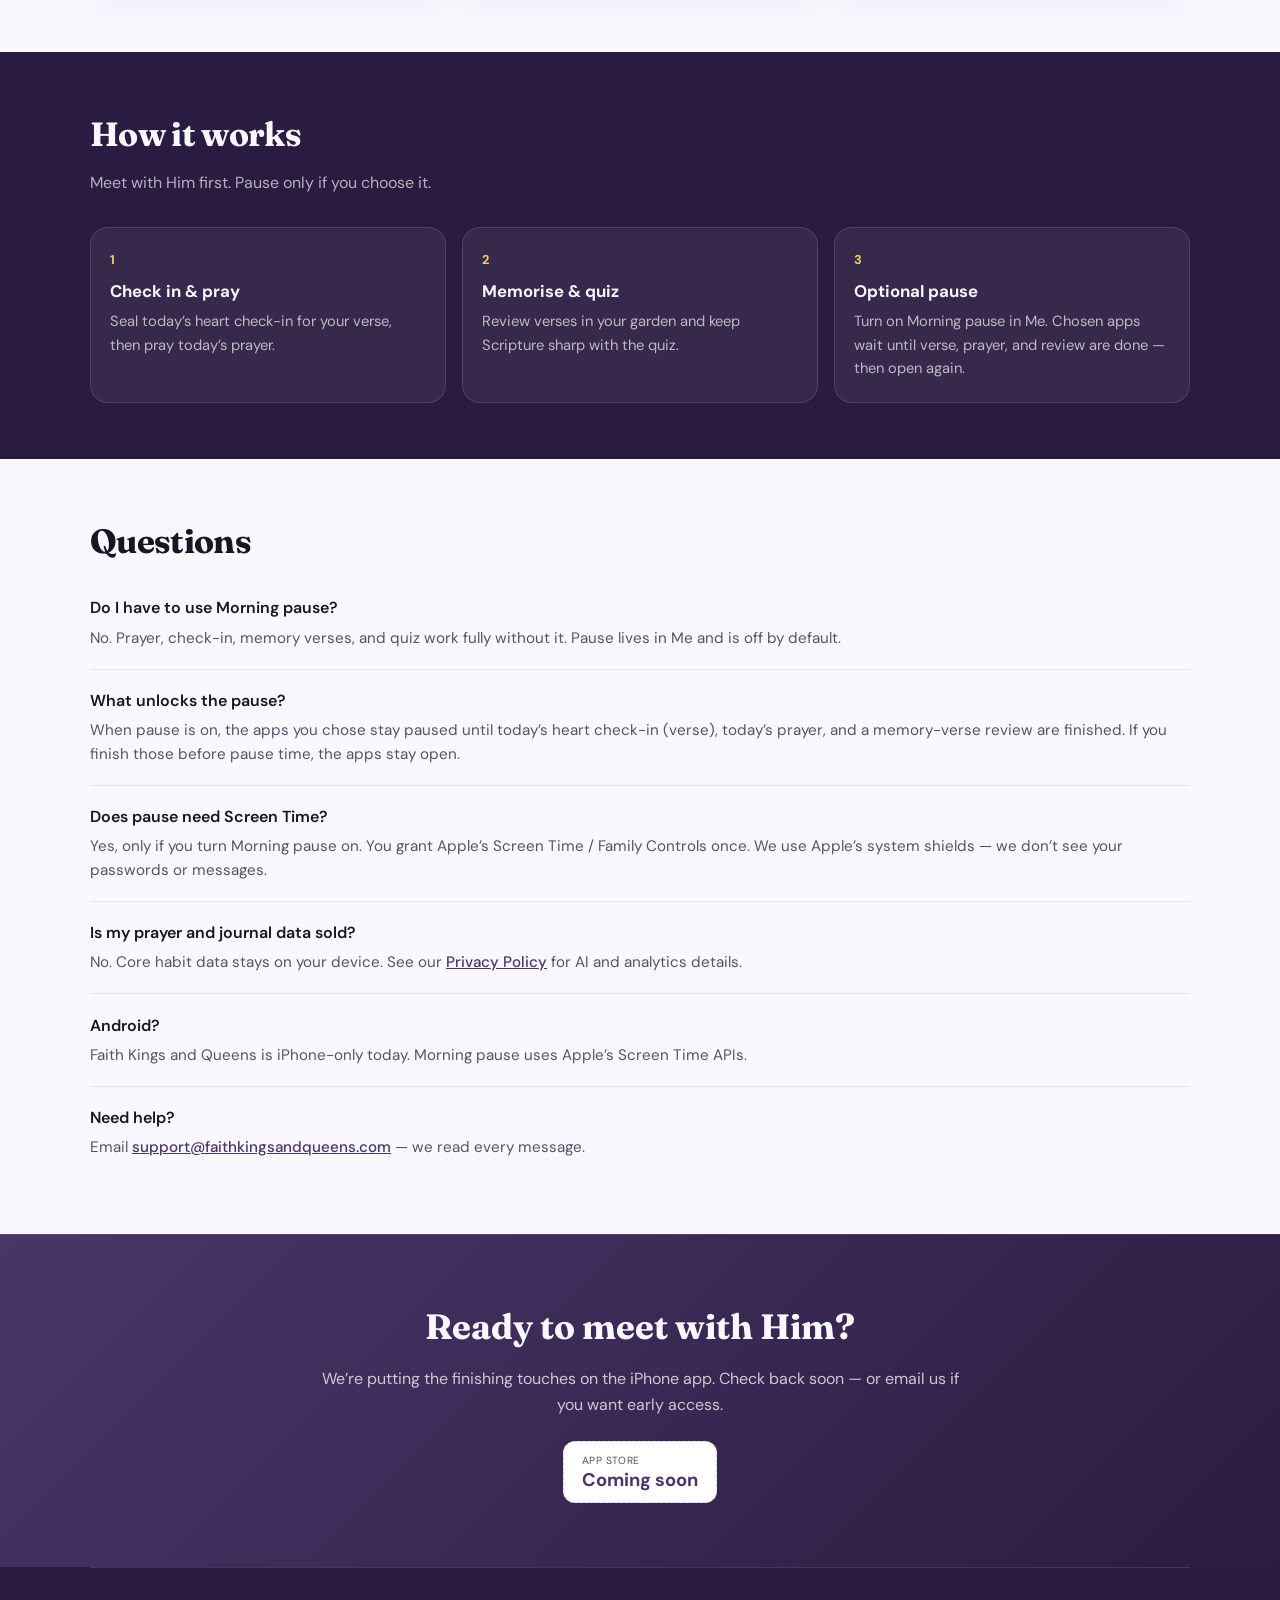
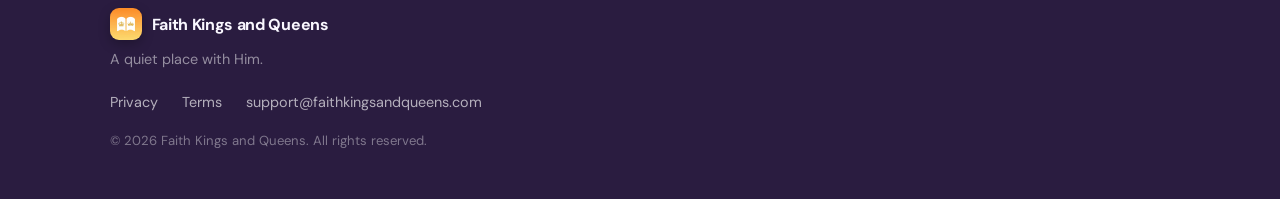
==== commit e063b501: "Update landing page from faithking docs." ====
--- a/index.html
+++ b/index.html
@@ -3,10 +3,10 @@
 <head>
   <meta charset="utf-8">
   <meta name="viewport" content="width=device-width, initial-scale=1">
-  <title>Faith Kings and Queens — Seek God before your scroll</title>
-  <meta name="description" content="Build a morning rhythm of prayer and Bible reading. Lock distracting apps until you seek Him first — on iPhone, with Apple Screen Time.">
+  <title>Faith Kings and Queens — A quiet place with Him</title>
+  <meta name="description" content="Heart check-in, daily prayer, memory verses, and a Scripture quiz — with an optional morning pause so chosen apps wait until you have met with Him.">
   <meta property="og:title" content="Faith Kings and Queens">
-  <meta property="og:description" content="Reclaim your phone. Strengthen your faith.">
+  <meta property="og:description" content="A quiet place with Him. Heart check-in, prayer, memorise, and quiz — optional morning pause if you want it.">
   <meta property="og:type" content="website">
   <meta property="og:url" content="https://www.faithkingsandqueens.com/">
   <meta property="og:image" content="https://www.faithkingsandqueens.com/assets/app-icon.jpg">
@@ -36,11 +36,11 @@
 
   <section class="hero">
     <div class="hero-copy reveal">
-      <span class="hero-eyebrow">For iPhone · Morning rhythm</span>
-      <h1>You scroll before you pray.<br><em>Flip the order.</em></h1>
+      <span class="hero-eyebrow">For iPhone · Faith companion</span>
+      <h1>A quiet place<br><em>with Him.</em></h1>
       <p class="hero-lead">
-        Faith Kings and Queens is a daily rhythm of prayer and Scripture — with optional app lock
-        so social and entertainment wait until you’ve put Christ first.
+        Faith Kings and Queens is a daily companion for heart check-in, prayer, memory verses, and Scripture quiz —
+        with an optional morning pause if you want chosen apps to wait until you have met with Him.
       </p>
       <div class="hero-cta" id="download">
         <span class="coming-soon-badge" aria-label="App Store release coming soon">
@@ -49,7 +49,7 @@
         </span>
         <a class="btn btn-secondary" href="#how">How it works</a>
       </div>
-      <p class="hero-note">Your data stays on your device · Screen Time permission required for app lock</p>
+      <p class="hero-note">Your data stays on your device · Morning pause is optional and uses Apple Screen Time</p>
     </div>
 
     <div class="phone-mock reveal reveal-delay" aria-hidden="true">
@@ -60,13 +60,14 @@
             <img src="assets/app-icon.jpg" alt="" class="mock-mark" width="28" height="28">
             <span>Good morning</span>
           </div>
-          <p class="mock-greeting">Seek Him first</p>
+          <p class="mock-greeting">How is your heart?</p>
           <ul class="mock-tasks">
-            <li class="done"><span class="check"></span> Morning prayer</li>
-            <li class="active"><span class="check"></span> Bible reading</li>
-            <li class="locked"><span class="lock"></span> Social apps locked</li>
+            <li class="done"><span class="check"></span> Heart check-in</li>
+            <li class="active"><span class="check"></span> Today’s prayer</li>
+            <li class="done"><span class="check"></span> Memory verse</li>
+            <li class="locked"><span class="lock"></span> Optional pause</li>
           </ul>
-          <div class="mock-streak">🔥 12-day streak with God</div>
+          <div class="mock-streak">365-day verse plan · KJV</div>
         </div>
       </div>
     </div>
@@ -75,8 +76,12 @@
   <section class="band band-problem" id="story">
     <div class="band-inner reveal">
       <div class="band-text">
-        <h2>The phone wins in the first five minutes</h2>
-        <p>Most of us don’t choose distraction — we fall into it. Faith Kings and Queens gives you a gentle structure: pray, read, then unlock what you blocked with intention.</p>
+        <h2>The morning runs away before you meet with Him</h2>
+        <p>
+          Faith Kings and Queens is built for that moment — a heart check-in with today’s verse, a prayer you can pray,
+          verses that take root like a garden, and a quiz that keeps Scripture close. Morning pause is optional:
+          if you turn it on, the apps you choose wait until verse, prayer, and review are done.
+        </p>
       </div>
       <blockquote class="quote-card">
         <p>“I finally open my Bible before Instagram. Small change, huge peace.”</p>
@@ -87,28 +92,38 @@
 
   <section class="section section-light" id="features">
     <div class="section-wrap reveal">
-      <h2>Everything you need for a faithful morning</h2>
-      <p class="section-intro">One app for prayer, reading, accountability, and focus — designed for believers, not generic productivity.</p>
-      <div class="features">
+      <h2>Everything you need for a faithful day</h2>
+      <p class="section-intro">Practices first. Optional pause if you want it. Designed for believers, not generic productivity.</p>
+      <div class="features features-six">
+        <article class="feature-card">
+          <div class="feature-icon" aria-hidden="true">♡</div>
+          <h3>Heart check-in</h3>
+          <p>Name how your heart is, receive today’s verse from a 365-day KJV plan, and seal a short reflection.</p>
+        </article>
         <article class="feature-card">
           <div class="feature-icon" aria-hidden="true">🙏</div>
-          <h3>Morning prayer</h3>
-          <p>Guided check-ins so you start with God, not notifications.</p>
-        </article>
-        <article class="feature-card">
-          <div class="feature-icon" aria-hidden="true">📖</div>
-          <h3>Daily Bible reading</h3>
-          <p>Short readings built into your rhythm, with progress that sticks.</p>
-        </article>
-        <article class="feature-card">
-          <div class="feature-icon" aria-hidden="true">🔒</div>
-          <h3>App lock</h3>
-          <p>Pick social &amp; entertainment apps. iOS shields them until your tasks are done.</p>
-        </article>
-        <article class="feature-card">
-          <div class="feature-icon" aria-hidden="true">📈</div>
-          <h3>Streaks &amp; journey</h3>
-          <p>See consistency over time and celebrate showing up for God.</p>
+          <h3>Daily prayer</h3>
+          <p>A prayer for today you can lift with closed eyes — guided, quiet, and ready when you are.</p>
+        </article>
+        <article class="feature-card">
+          <div class="feature-icon" aria-hidden="true">🌱</div>
+          <h3>Memory garden</h3>
+          <p>Verses grow from seed to crowned. Review with gaps and recite — spaced so they take root.</p>
+        </article>
+        <article class="feature-card">
+          <div class="feature-icon" aria-hidden="true">?</div>
+          <h3>Scripture quiz</h3>
+          <p>Thousands of KJV questions with a quick timer so the Word stays sharp, not just saved.</p>
+        </article>
+        <article class="feature-card">
+          <div class="feature-icon" aria-hidden="true">☾</div>
+          <h3>Optional morning pause</h3>
+          <p>In Me, pause social and entertainment until today’s verse, prayer, and memory review are finished.</p>
+        </article>
+        <article class="feature-card">
+          <div class="feature-icon" aria-hidden="true">✦</div>
+          <h3>Closer to God</h3>
+          <p>See your week of check-ins, prayers lifted, and verses taking root — consistency without shame.</p>
         </article>
       </div>
     </div>
@@ -117,22 +132,22 @@
   <section class="section section-dark" id="how">
     <div class="section-wrap reveal">
       <h2>How it works</h2>
-      <p class="section-intro muted">Three steps. Same idea every morning.</p>
+      <p class="section-intro muted">Meet with Him first. Pause only if you choose it.</p>
       <div class="steps">
         <article class="step">
           <div class="step-num">1</div>
-          <h3>Choose what to lock</h3>
-          <p>Select the apps that usually steal your first minutes.</p>
+          <h3>Check in &amp; pray</h3>
+          <p>Seal today’s heart check-in for your verse, then pray today’s prayer.</p>
         </article>
         <article class="step">
           <div class="step-num">2</div>
-          <h3>Pray &amp; read</h3>
-          <p>Complete prayer and Bible reading inside the app.</p>
+          <h3>Memorise &amp; quiz</h3>
+          <p>Review verses in your garden and keep Scripture sharp with the quiz.</p>
         </article>
         <article class="step">
           <div class="step-num">3</div>
-          <h3>Unlock with purpose</h3>
-          <p>Social unlocks after prayer; the rest after reading — you choose the order.</p>
+          <h3>Optional pause</h3>
+          <p>Turn on Morning pause in Me. Chosen apps wait until verse, prayer, and review are done — then open again.</p>
         </article>
       </div>
     </div>
@@ -143,8 +158,16 @@
       <h2>Questions</h2>
       <dl class="faq">
         <div class="faq-item">
-          <dt>Does app lock work without Screen Time?</dt>
-          <dd>You grant Apple’s Screen Time / Family Controls permission once. Locking uses Apple’s system shields — we don’t see your passwords or messages.</dd>
+          <dt>Do I have to use Morning pause?</dt>
+          <dd>No. Prayer, check-in, memory verses, and quiz work fully without it. Pause lives in Me and is off by default.</dd>
+        </div>
+        <div class="faq-item">
+          <dt>What unlocks the pause?</dt>
+          <dd>When pause is on, the apps you chose stay paused until today’s heart check-in (verse), today’s prayer, and a memory-verse review are finished. If you finish those before pause time, the apps stay open.</dd>
+        </div>
+        <div class="faq-item">
+          <dt>Does pause need Screen Time?</dt>
+          <dd>Yes, only if you turn Morning pause on. You grant Apple’s Screen Time / Family Controls once. We use Apple’s system shields — we don’t see your passwords or messages.</dd>
         </div>
         <div class="faq-item">
           <dt>Is my prayer and journal data sold?</dt>
@@ -152,7 +175,7 @@
         </div>
         <div class="faq-item">
           <dt>Android?</dt>
-          <dd>Faith Kings and Queens is iPhone-only today because Apple provides the Screen Time APIs we use for app lock.</dd>
+          <dd>Faith Kings and Queens is iPhone-only today. Morning pause uses Apple’s Screen Time APIs.</dd>
         </div>
         <div class="faq-item">
           <dt>Need help?</dt>
@@ -164,7 +187,7 @@
 
   <section class="cta-band reveal">
     <div class="cta-band-inner">
-      <h2>Ready to seek Him first?</h2>
+      <h2>Ready to meet with Him?</h2>
       <p>We’re putting the finishing touches on the iPhone app. Check back soon — or email us if you want early access.</p>
       <span class="coming-soon-badge coming-soon-badge-light">
         <span class="coming-soon-label">App Store</span>
@@ -179,7 +202,7 @@
         <img src="assets/app-icon.jpg" alt="" width="32" height="32" class="brand-icon">
         <span>Faith Kings and Queens</span>
       </a>
-      <p class="footer-tagline">Reclaim your phone. Strengthen your faith.</p>
+      <p class="footer-tagline">A quiet place with Him.</p>
     </div>
     <div class="footer-links">
       <a href="privacy.html">Privacy</a>
--- a/landing.css
+++ b/landing.css
@@ -453,6 +453,8 @@
 
 @media (min-width: 640px) { .features { grid-template-columns: repeat(2, 1fr); } }
 @media (min-width: 960px) { .features { grid-template-columns: repeat(4, 1fr); } }
+@media (min-width: 640px) { .features.features-six { grid-template-columns: repeat(2, 1fr); } }
+@media (min-width: 960px) { .features.features-six { grid-template-columns: repeat(3, 1fr); } }
 
 .feature-card {
   background: #fff;
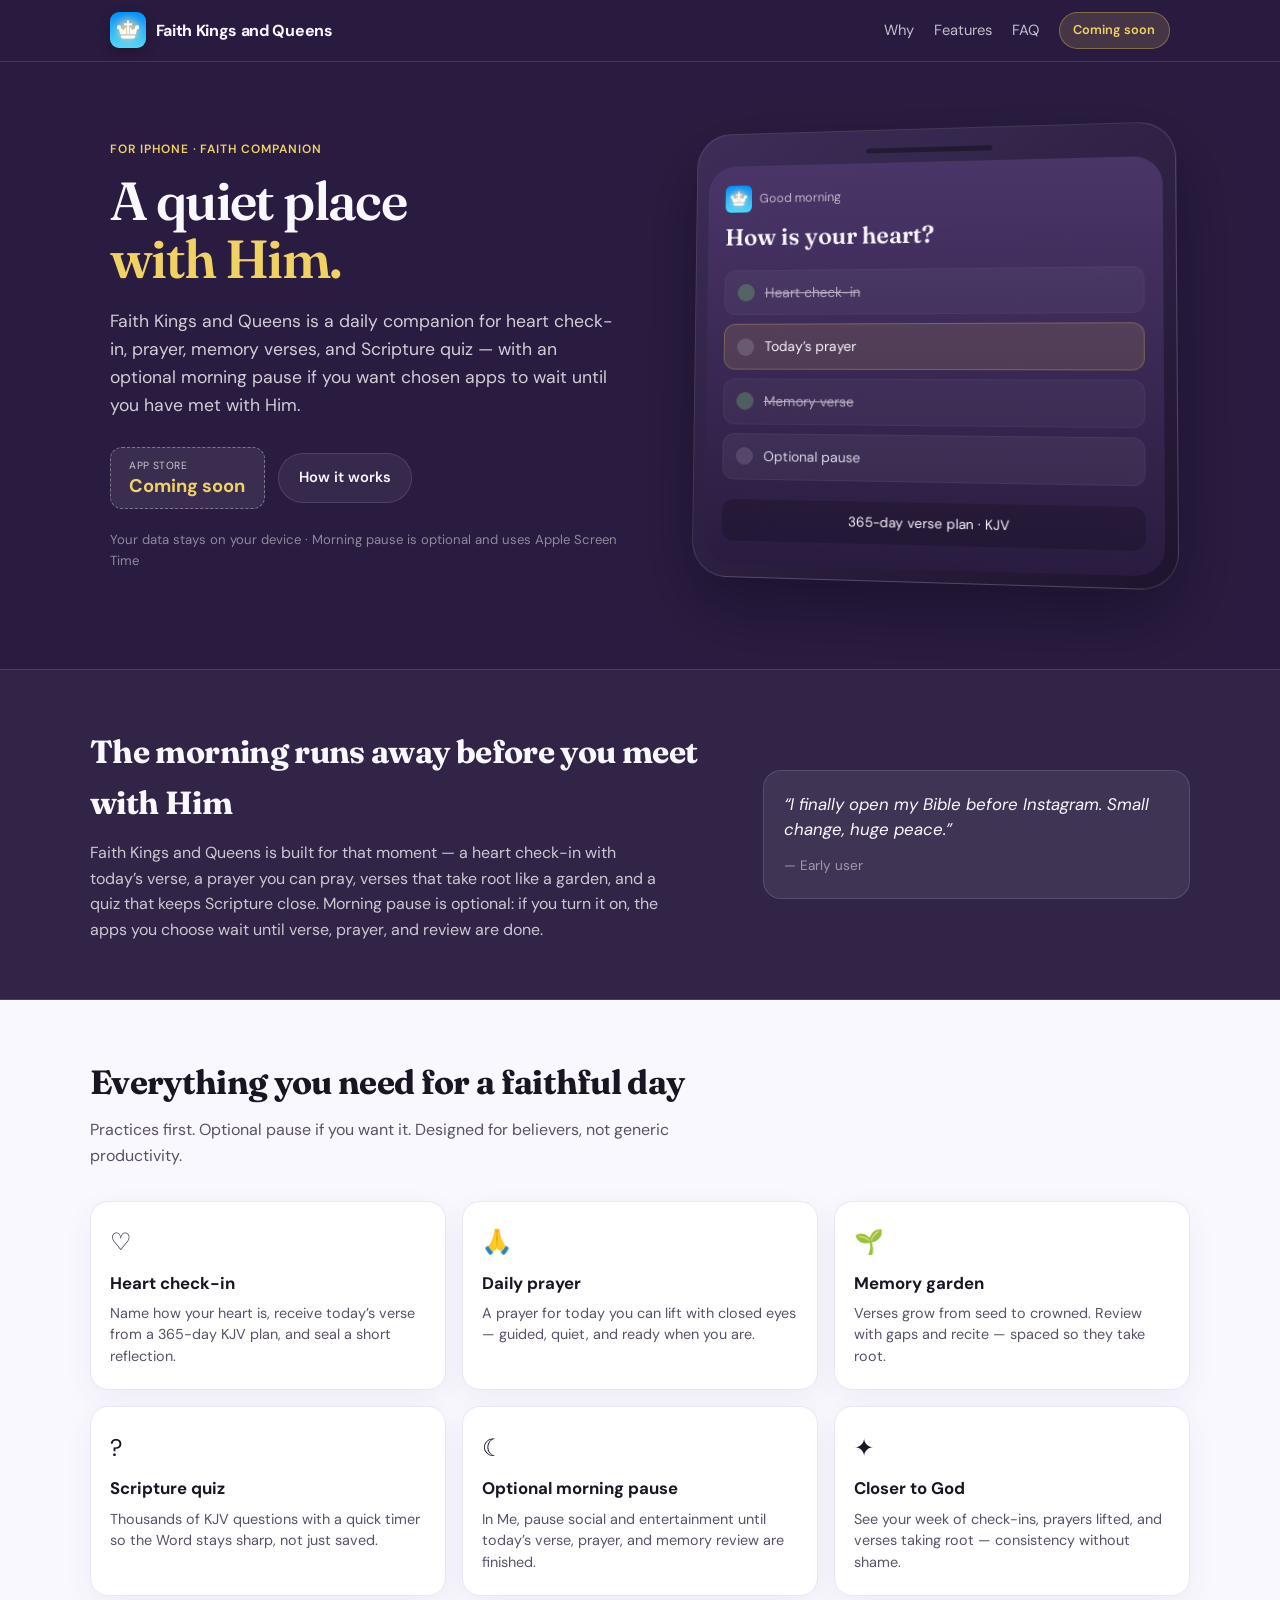
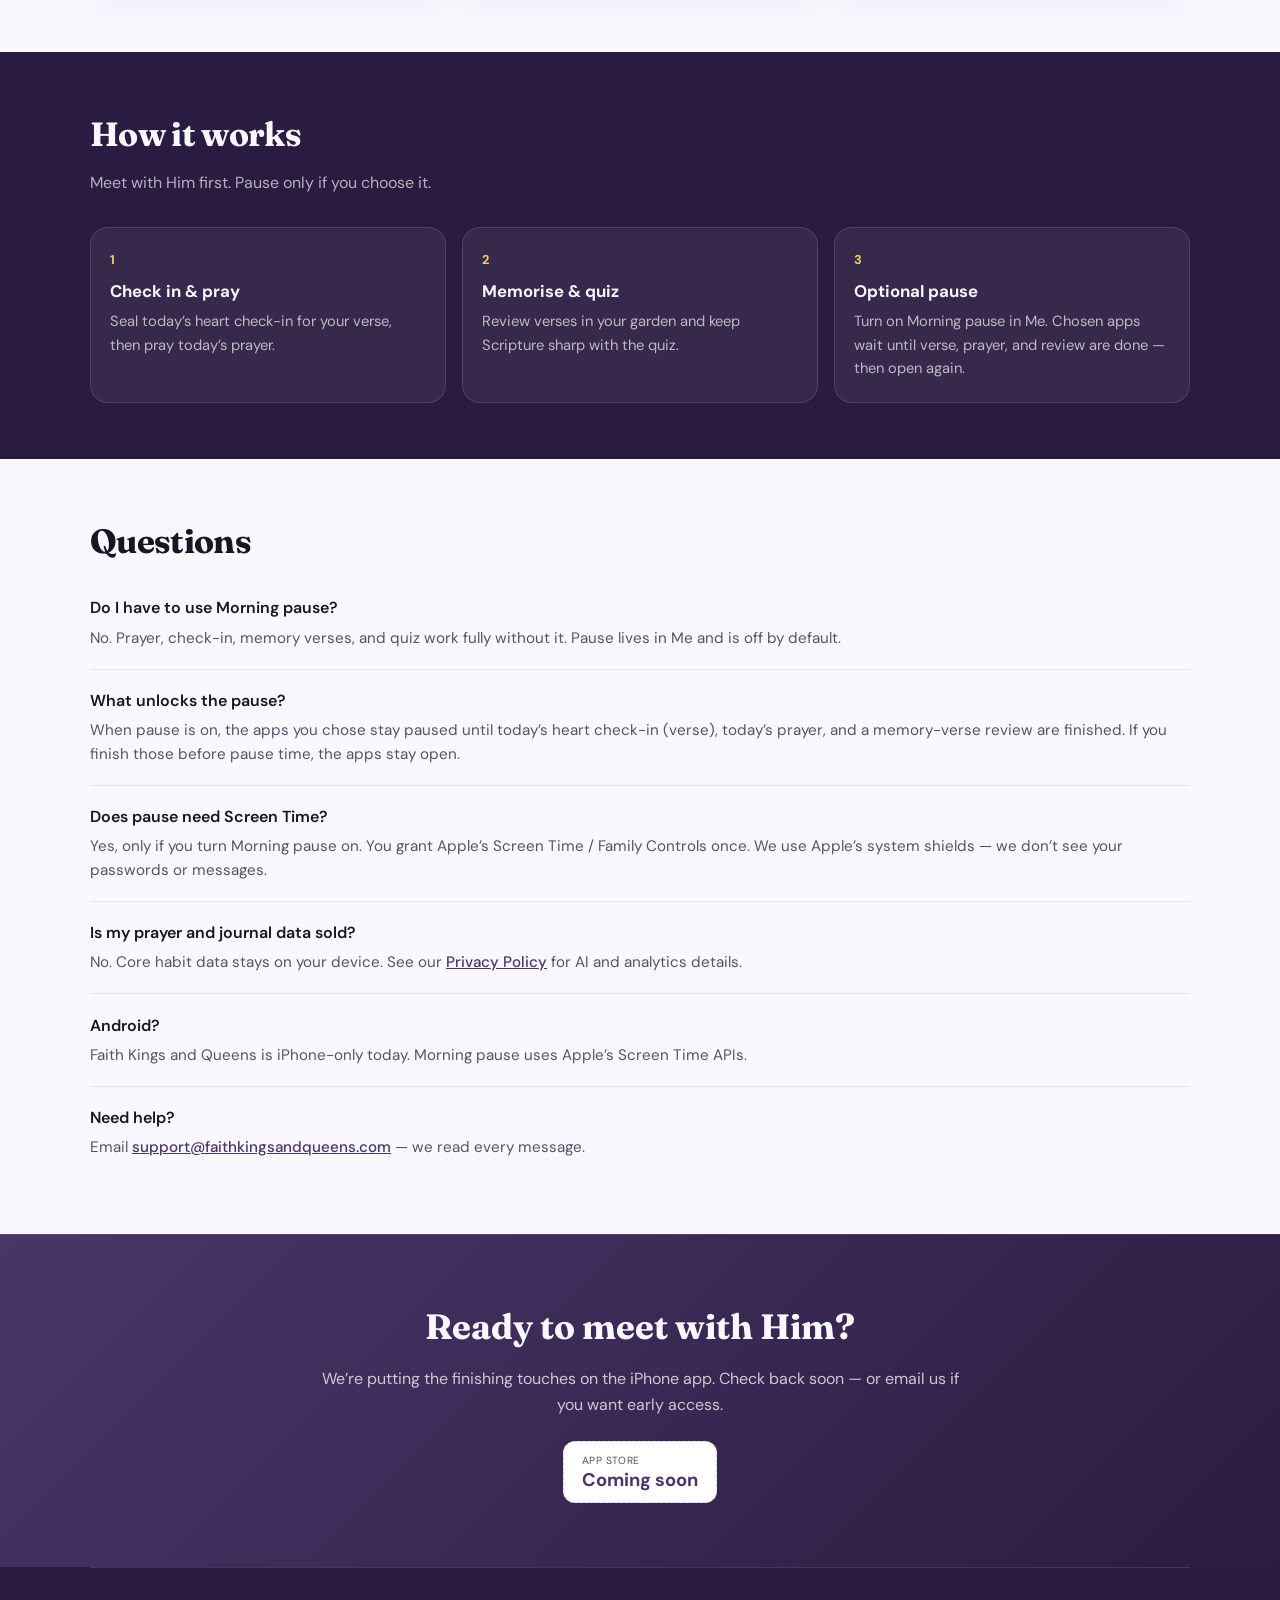
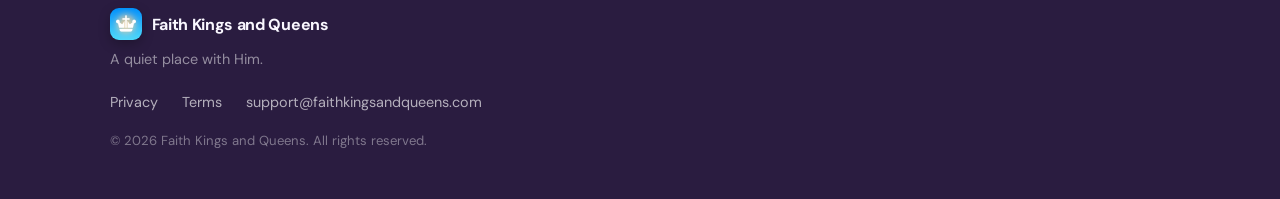
==== commit 7316e019: "Update landing page from faithking docs." ====
--- a/index.html
+++ b/index.html
@@ -9,8 +9,8 @@
   <meta property="og:description" content="A quiet place with Him. Heart check-in, prayer, memorise, and quiz — optional morning pause if you want it.">
   <meta property="og:type" content="website">
   <meta property="og:url" content="https://www.faithkingsandqueens.com/">
-  <meta property="og:image" content="https://www.faithkingsandqueens.com/assets/app-icon.jpg">
-  <link rel="icon" href="assets/app-icon.jpg" type="image/jpeg">
+  <meta property="og:image" content="https://www.faithkingsandqueens.com/assets/app-icon-v2.jpg">
+  <link rel="icon" href="assets/app-icon-v2.jpg" type="image/jpeg">
   <link rel="preconnect" href="https://fonts.googleapis.com">
   <link rel="preconnect" href="https://fonts.gstatic.com" crossorigin>
   <link href="https://fonts.googleapis.com/css2?family=DM+Sans:ital,opsz,wght@0,9..40,400;0,9..40,500;0,9..40,600;0,9..40,700;1,9..40,400&family=Fraunces:opsz,wght@9..144,500;9..144,600;9..144,700&display=swap" rel="stylesheet">
@@ -22,7 +22,7 @@
   <header class="landing-header">
     <div class="landing-header-inner">
       <a class="brand" href="#">
-        <img src="assets/app-icon.jpg" alt="" width="36" height="36" class="brand-icon">
+        <img src="assets/app-icon-v2.jpg" alt="" width="36" height="36" class="brand-icon">
         <span>Faith Kings and Queens</span>
       </a>
       <nav class="landing-nav" aria-label="Primary">
@@ -57,7 +57,7 @@
         <div class="phone-notch"></div>
         <div class="phone-screen">
           <div class="mock-header">
-            <img src="assets/app-icon.jpg" alt="" class="mock-mark" width="28" height="28">
+            <img src="assets/app-icon-v2.jpg" alt="" class="mock-mark" width="28" height="28">
             <span>Good morning</span>
           </div>
           <p class="mock-greeting">How is your heart?</p>
@@ -199,7 +199,7 @@
   <footer class="landing-footer">
     <div class="footer-top">
       <a class="brand brand-footer" href="#">
-        <img src="assets/app-icon.jpg" alt="" width="32" height="32" class="brand-icon">
+        <img src="assets/app-icon-v2.jpg" alt="" width="32" height="32" class="brand-icon">
         <span>Faith Kings and Queens</span>
       </a>
       <p class="footer-tagline">A quiet place with Him.</p>
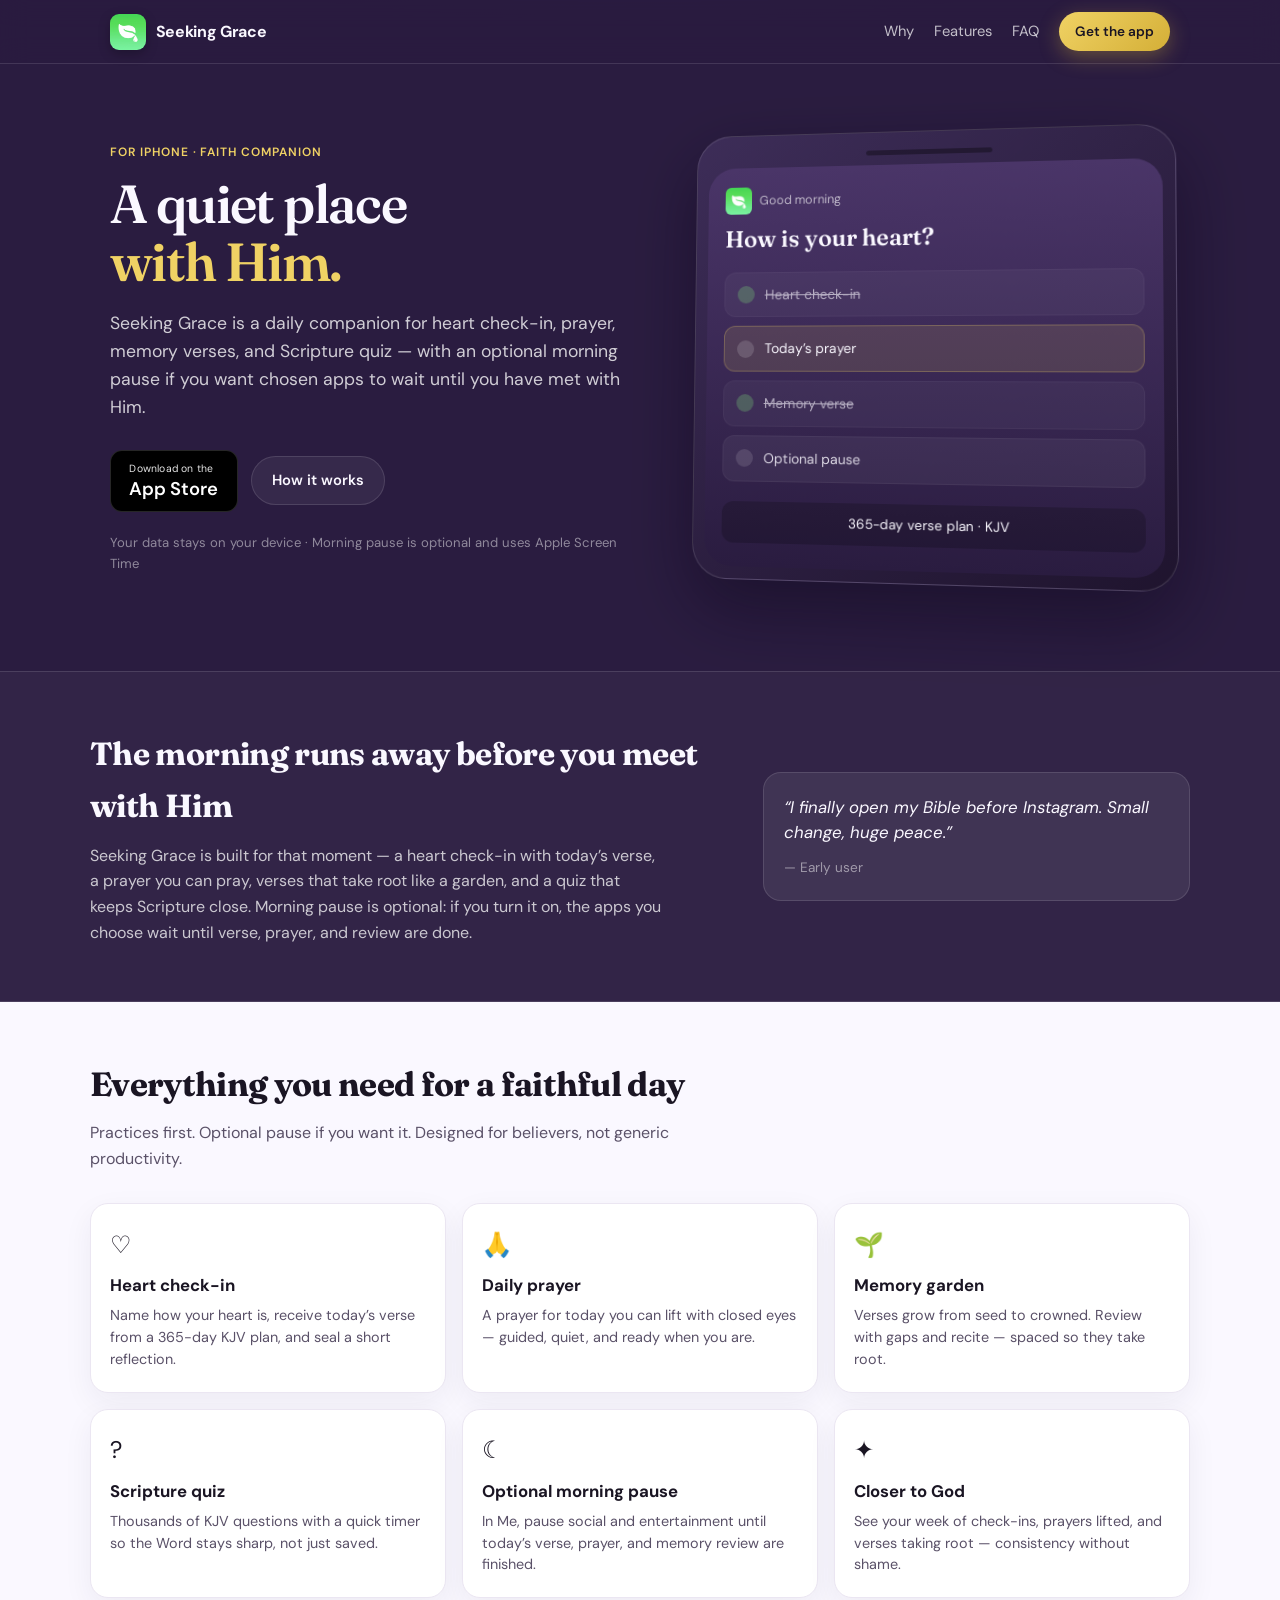
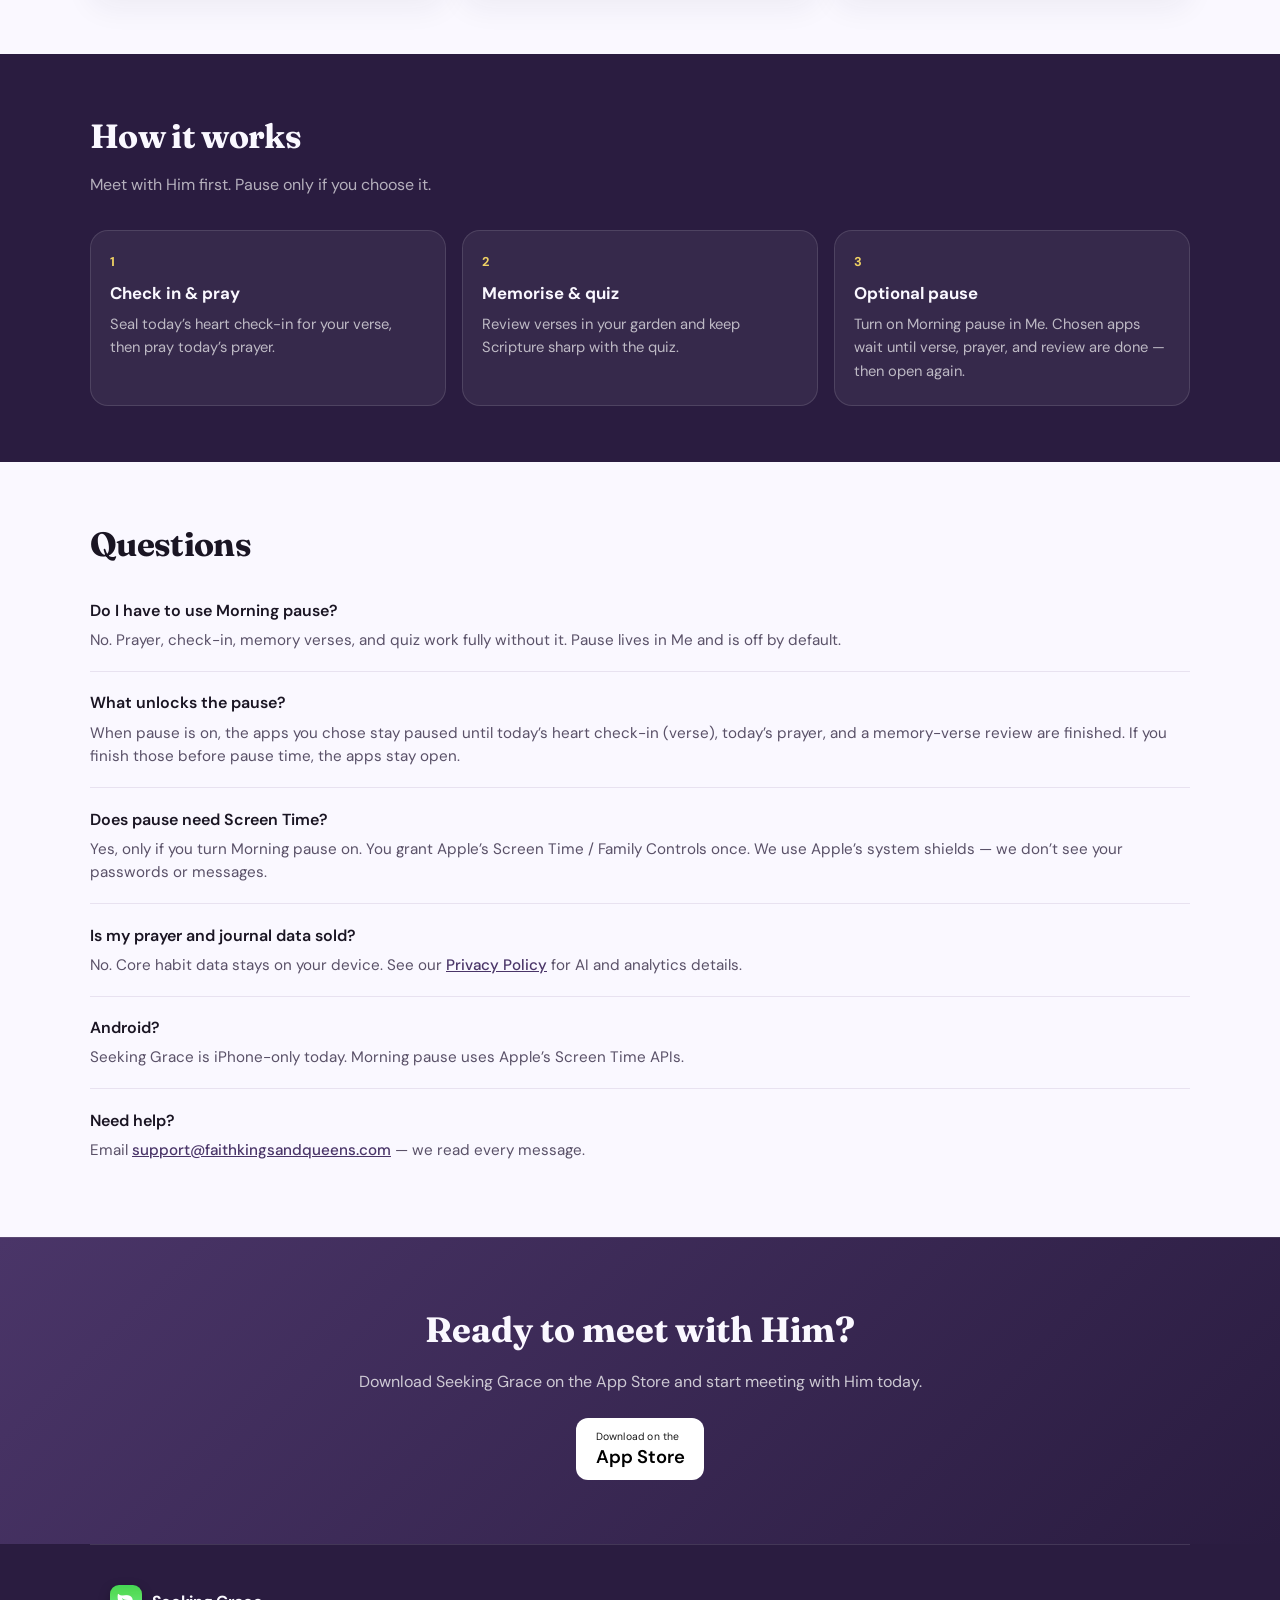
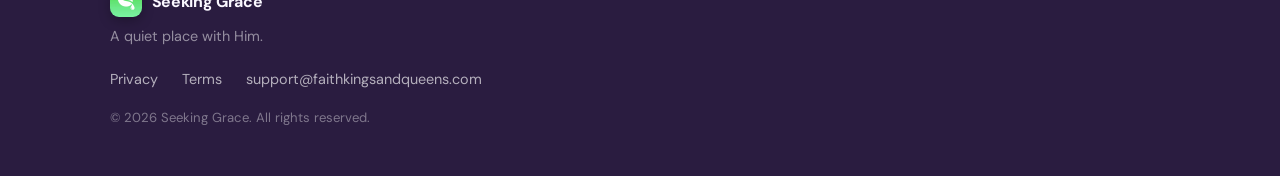
==== commit dd180603: "Rename the site to Seeking Grace and use the leaf logo. Co-authored-by: Cursor <cursoragent@cursor.c" ====
--- a/index.html
+++ b/index.html
@@ -3,14 +3,14 @@
 <head>
   <meta charset="utf-8">
   <meta name="viewport" content="width=device-width, initial-scale=1">
-  <title>Faith Kings and Queens — A quiet place with Him</title>
+  <title>Seeking Grace — A quiet place with Him</title>
   <meta name="description" content="Heart check-in, daily prayer, memory verses, and a Scripture quiz — with an optional morning pause so chosen apps wait until you have met with Him.">
-  <meta property="og:title" content="Faith Kings and Queens">
+  <meta property="og:title" content="Seeking Grace">
   <meta property="og:description" content="A quiet place with Him. Heart check-in, prayer, memorise, and quiz — optional morning pause if you want it.">
   <meta property="og:type" content="website">
   <meta property="og:url" content="https://www.faithkingsandqueens.com/">
-  <meta property="og:image" content="https://www.faithkingsandqueens.com/assets/app-icon-v2.jpg">
-  <link rel="icon" href="assets/app-icon-v2.jpg" type="image/jpeg">
+  <meta property="og:image" content="https://www.faithkingsandqueens.com/assets/app-icon-v3.jpg">
+  <link rel="icon" href="assets/app-icon-v3.jpg" type="image/jpeg">
   <link rel="preconnect" href="https://fonts.googleapis.com">
   <link rel="preconnect" href="https://fonts.gstatic.com" crossorigin>
   <link href="https://fonts.googleapis.com/css2?family=DM+Sans:ital,opsz,wght@0,9..40,400;0,9..40,500;0,9..40,600;0,9..40,700;1,9..40,400&family=Fraunces:opsz,wght@9..144,500;9..144,600;9..144,700&display=swap" rel="stylesheet">
@@ -22,14 +22,14 @@
   <header class="landing-header">
     <div class="landing-header-inner">
       <a class="brand" href="#">
-        <img src="assets/app-icon-v2.jpg" alt="" width="36" height="36" class="brand-icon">
-        <span>Faith Kings and Queens</span>
+        <img src="assets/app-icon-v3.jpg" alt="" width="36" height="36" class="brand-icon">
+        <span>Seeking Grace</span>
       </a>
       <nav class="landing-nav" aria-label="Primary">
         <a href="#story">Why</a>
         <a href="#features">Features</a>
         <a href="#faq">FAQ</a>
-        <span class="coming-soon-pill">Coming soon</span>
+        <a class="btn btn-primary btn-sm" href="https://apps.apple.com/ng/app/seeking-grace/id6831479643" target="_blank" rel="noopener noreferrer">Get the app</a>
       </nav>
     </div>
   </header>
@@ -39,14 +39,14 @@
       <span class="hero-eyebrow">For iPhone · Faith companion</span>
       <h1>A quiet place<br><em>with Him.</em></h1>
       <p class="hero-lead">
-        Faith Kings and Queens is a daily companion for heart check-in, prayer, memory verses, and Scripture quiz —
+        Seeking Grace is a daily companion for heart check-in, prayer, memory verses, and Scripture quiz —
         with an optional morning pause if you want chosen apps to wait until you have met with Him.
       </p>
       <div class="hero-cta" id="download">
-        <span class="coming-soon-badge" aria-label="App Store release coming soon">
-          <span class="coming-soon-label">App Store</span>
-          <span class="coming-soon-title">Coming soon</span>
-        </span>
+        <a class="store-badge" href="https://apps.apple.com/ng/app/seeking-grace/id6831479643" target="_blank" rel="noopener noreferrer">
+          <span class="store-badge-label">Download on the</span>
+          <span class="store-badge-name">App Store</span>
+        </a>
         <a class="btn btn-secondary" href="#how">How it works</a>
       </div>
       <p class="hero-note">Your data stays on your device · Morning pause is optional and uses Apple Screen Time</p>
@@ -57,7 +57,7 @@
         <div class="phone-notch"></div>
         <div class="phone-screen">
           <div class="mock-header">
-            <img src="assets/app-icon-v2.jpg" alt="" class="mock-mark" width="28" height="28">
+            <img src="assets/app-icon-v3.jpg" alt="" class="mock-mark" width="28" height="28">
             <span>Good morning</span>
           </div>
           <p class="mock-greeting">How is your heart?</p>
@@ -78,7 +78,7 @@
       <div class="band-text">
         <h2>The morning runs away before you meet with Him</h2>
         <p>
-          Faith Kings and Queens is built for that moment — a heart check-in with today’s verse, a prayer you can pray,
+          Seeking Grace is built for that moment — a heart check-in with today’s verse, a prayer you can pray,
           verses that take root like a garden, and a quiz that keeps Scripture close. Morning pause is optional:
           if you turn it on, the apps you choose wait until verse, prayer, and review are done.
         </p>
@@ -175,7 +175,7 @@
         </div>
         <div class="faq-item">
           <dt>Android?</dt>
-          <dd>Faith Kings and Queens is iPhone-only today. Morning pause uses Apple’s Screen Time APIs.</dd>
+          <dd>Seeking Grace is iPhone-only today. Morning pause uses Apple’s Screen Time APIs.</dd>
         </div>
         <div class="faq-item">
           <dt>Need help?</dt>
@@ -188,19 +188,19 @@
   <section class="cta-band reveal">
     <div class="cta-band-inner">
       <h2>Ready to meet with Him?</h2>
-      <p>We’re putting the finishing touches on the iPhone app. Check back soon — or email us if you want early access.</p>
-      <span class="coming-soon-badge coming-soon-badge-light">
-        <span class="coming-soon-label">App Store</span>
-        <span class="coming-soon-title">Coming soon</span>
-      </span>
+      <p>Download Seeking Grace on the App Store and start meeting with Him today.</p>
+      <a class="store-badge store-badge-light" href="https://apps.apple.com/ng/app/seeking-grace/id6831479643" target="_blank" rel="noopener noreferrer">
+        <span class="store-badge-label">Download on the</span>
+        <span class="store-badge-name">App Store</span>
+      </a>
     </div>
   </section>
 
   <footer class="landing-footer">
     <div class="footer-top">
       <a class="brand brand-footer" href="#">
-        <img src="assets/app-icon-v2.jpg" alt="" width="32" height="32" class="brand-icon">
-        <span>Faith Kings and Queens</span>
+        <img src="assets/app-icon-v3.jpg" alt="" width="32" height="32" class="brand-icon">
+        <span>Seeking Grace</span>
       </a>
       <p class="footer-tagline">A quiet place with Him.</p>
     </div>
@@ -209,7 +209,7 @@
       <a href="copyright.html">Terms</a>
       <a href="mailto:support@faithkingsandqueens.com">support@faithkingsandqueens.com</a>
     </div>
-    <p class="footer-copy">© 2026 Faith Kings and Queens. All rights reserved.</p>
+    <p class="footer-copy">© 2026 Seeking Grace. All rights reserved.</p>
   </footer>
 
   <script>
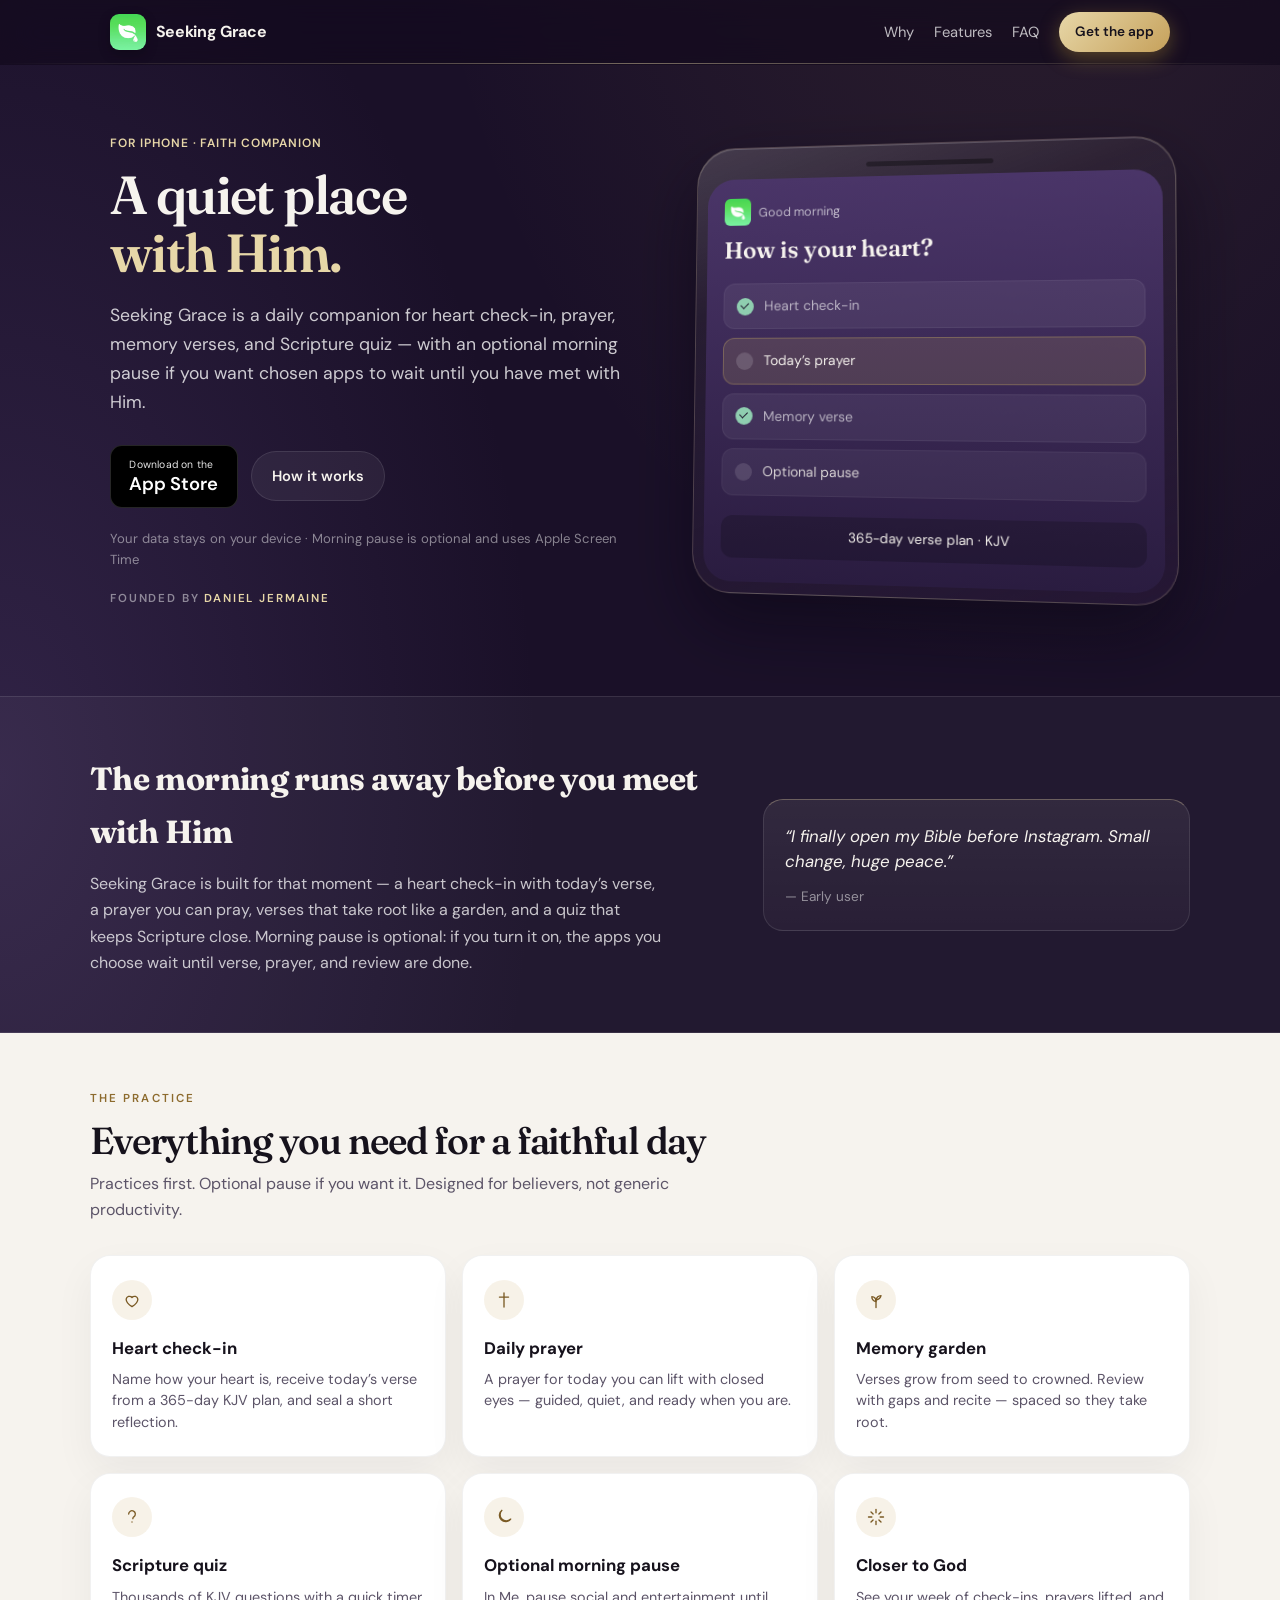
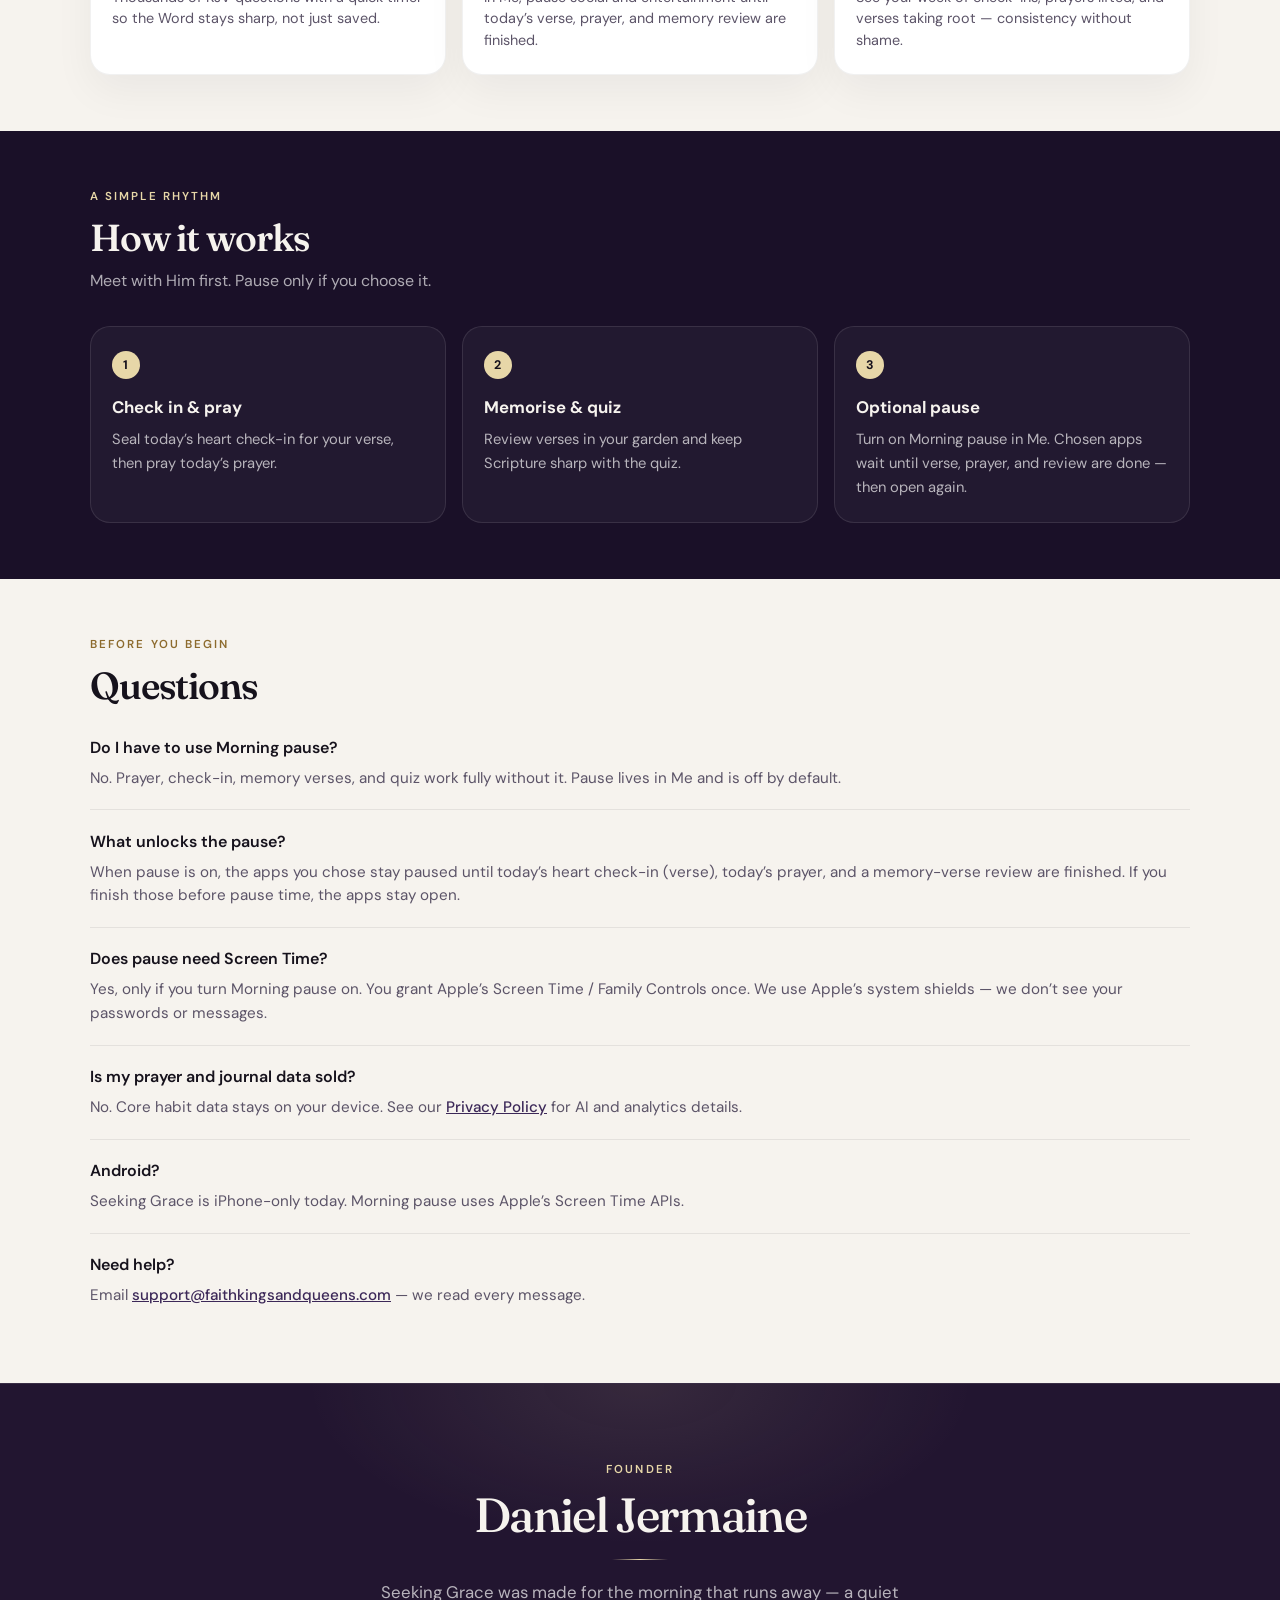
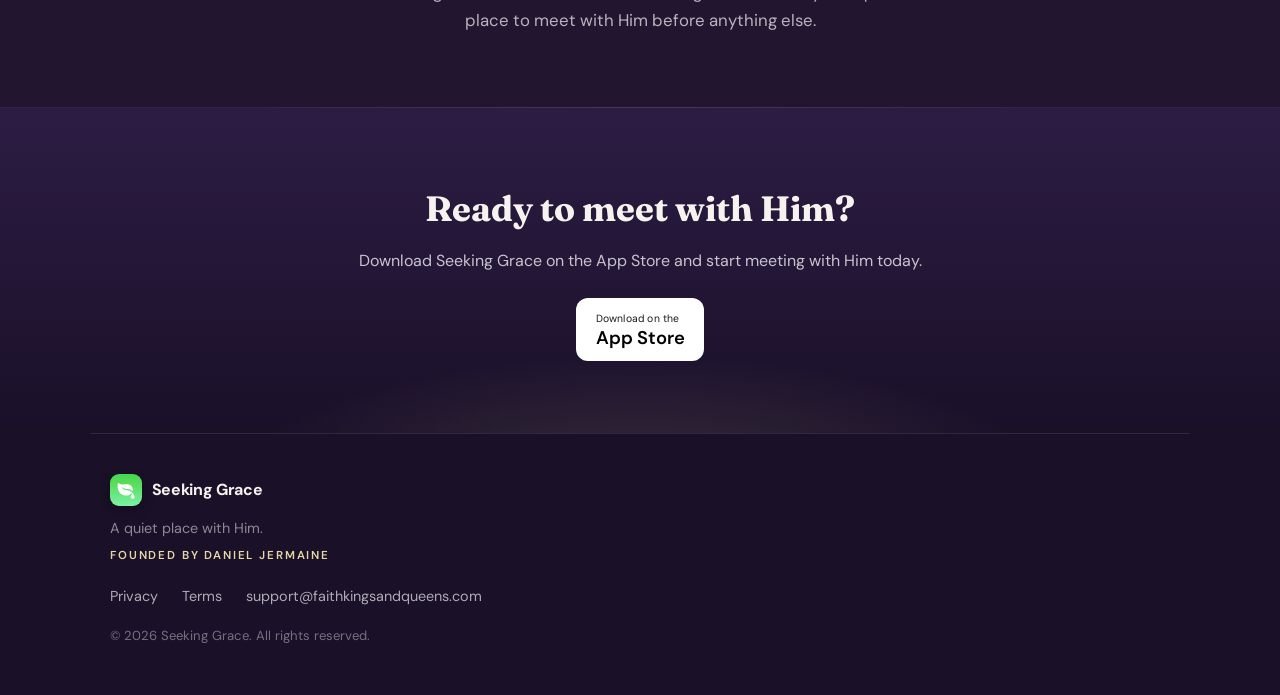
==== commit 57820d79: "Update landing page from faithking docs." ====
--- a/index.html
+++ b/index.html
@@ -10,7 +10,19 @@
   <meta property="og:type" content="website">
   <meta property="og:url" content="https://www.faithkingsandqueens.com/">
   <meta property="og:image" content="https://www.faithkingsandqueens.com/assets/app-icon-v3.jpg">
+  <meta name="author" content="Daniel Jermaine">
   <link rel="icon" href="assets/app-icon-v3.jpg" type="image/jpeg">
+  <script type="application/ld+json">
+  {
+    "@context": "https://schema.org",
+    "@type": "MobileApplication",
+    "name": "Seeking Grace",
+    "applicationCategory": "LifestyleApplication",
+    "operatingSystem": "iOS",
+    "url": "https://www.faithkingsandqueens.com/",
+    "founder": { "@type": "Person", "name": "Daniel Jermaine" }
+  }
+  </script>
   <link rel="preconnect" href="https://fonts.googleapis.com">
   <link rel="preconnect" href="https://fonts.gstatic.com" crossorigin>
   <link href="https://fonts.googleapis.com/css2?family=DM+Sans:ital,opsz,wght@0,9..40,400;0,9..40,500;0,9..40,600;0,9..40,700;1,9..40,400&family=Fraunces:opsz,wght@9..144,500;9..144,600;9..144,700&display=swap" rel="stylesheet">
@@ -50,6 +62,7 @@
         <a class="btn btn-secondary" href="#how">How it works</a>
       </div>
       <p class="hero-note">Your data stays on your device · Morning pause is optional and uses Apple Screen Time</p>
+      <p class="hero-byline">Founded by <strong>Daniel Jermaine</strong></p>
     </div>
 
     <div class="phone-mock reveal reveal-delay" aria-hidden="true">
@@ -92,36 +105,49 @@
 
   <section class="section section-light" id="features">
     <div class="section-wrap reveal">
+      <p class="kicker">The practice</p>
       <h2>Everything you need for a faithful day</h2>
       <p class="section-intro">Practices first. Optional pause if you want it. Designed for believers, not generic productivity.</p>
       <div class="features features-six">
         <article class="feature-card">
-          <div class="feature-icon" aria-hidden="true">♡</div>
+          <div class="feature-icon" aria-hidden="true">
+            <svg viewBox="0 0 24 24" fill="none" stroke="currentColor" stroke-width="1.6" stroke-linecap="round" stroke-linejoin="round"><path d="M12 20s-7-4.4-7-9a4 4 0 0 1 7-2 4 4 0 0 1 7 2c0 4.6-7 9-7 9z"/></svg>
+          </div>
           <h3>Heart check-in</h3>
           <p>Name how your heart is, receive today’s verse from a 365-day KJV plan, and seal a short reflection.</p>
         </article>
         <article class="feature-card">
-          <div class="feature-icon" aria-hidden="true">🙏</div>
+          <div class="feature-icon" aria-hidden="true">
+            <svg viewBox="0 0 24 24" fill="none" stroke="currentColor" stroke-width="1.6" stroke-linecap="round" stroke-linejoin="round"><path d="M12 3.5v17"/><path d="M6.5 8.5h11"/></svg>
+          </div>
           <h3>Daily prayer</h3>
           <p>A prayer for today you can lift with closed eyes — guided, quiet, and ready when you are.</p>
         </article>
         <article class="feature-card">
-          <div class="feature-icon" aria-hidden="true">🌱</div>
+          <div class="feature-icon" aria-hidden="true">
+            <svg viewBox="0 0 24 24" fill="none" stroke="currentColor" stroke-width="1.6" stroke-linecap="round" stroke-linejoin="round"><path d="M12 21V11"/><path d="M12 14c-3-1-5-3.5-5-6 3 .2 5 2.2 5 6z"/><path d="M12 12c3-.6 5.5-2.6 6-5.2-3.2.2-5.2 2.2-6 5.2z"/></svg>
+          </div>
           <h3>Memory garden</h3>
           <p>Verses grow from seed to crowned. Review with gaps and recite — spaced so they take root.</p>
         </article>
         <article class="feature-card">
-          <div class="feature-icon" aria-hidden="true">?</div>
+          <div class="feature-icon" aria-hidden="true">
+            <svg viewBox="0 0 24 24" fill="none" stroke="currentColor" stroke-width="1.6" stroke-linecap="round" stroke-linejoin="round"><path d="M8 8.5a4 4 0 1 1 6.2 3.3c-.8.6-1.2 1.1-1.2 2.2"/><path d="M12 18h.01"/></svg>
+          </div>
           <h3>Scripture quiz</h3>
           <p>Thousands of KJV questions with a quick timer so the Word stays sharp, not just saved.</p>
         </article>
         <article class="feature-card">
-          <div class="feature-icon" aria-hidden="true">☾</div>
+          <div class="feature-icon" aria-hidden="true">
+            <svg viewBox="0 0 24 24" fill="none" stroke="currentColor" stroke-width="1.6" stroke-linecap="round" stroke-linejoin="round"><path d="M20 14.5A7.5 7.5 0 1 1 9.5 4 6 6 0 0 0 20 14.5z"/></svg>
+          </div>
           <h3>Optional morning pause</h3>
           <p>In Me, pause social and entertainment until today’s verse, prayer, and memory review are finished.</p>
         </article>
         <article class="feature-card">
-          <div class="feature-icon" aria-hidden="true">✦</div>
+          <div class="feature-icon" aria-hidden="true">
+            <svg viewBox="0 0 24 24" fill="none" stroke="currentColor" stroke-width="1.6" stroke-linecap="round" stroke-linejoin="round"><path d="M12 3v4"/><path d="M12 17v4"/><path d="M3 12h4"/><path d="M17 12h4"/><path d="m6 6 2.5 2.5"/><path d="m15.5 15.5 2.5 2.5"/><path d="m18 6-2.5 2.5"/><path d="m8.5 15.5-2.5 2.5"/></svg>
+          </div>
           <h3>Closer to God</h3>
           <p>See your week of check-ins, prayers lifted, and verses taking root — consistency without shame.</p>
         </article>
@@ -131,6 +157,7 @@
 
   <section class="section section-dark" id="how">
     <div class="section-wrap reveal">
+      <p class="kicker">A simple rhythm</p>
       <h2>How it works</h2>
       <p class="section-intro muted">Meet with Him first. Pause only if you choose it.</p>
       <div class="steps">
@@ -155,6 +182,7 @@
 
   <section class="section section-light" id="faq">
     <div class="section-wrap reveal">
+      <p class="kicker">Before you begin</p>
       <h2>Questions</h2>
       <dl class="faq">
         <div class="faq-item">
@@ -182,6 +210,15 @@
           <dd>Email <a href="mailto:support@faithkingsandqueens.com">support@faithkingsandqueens.com</a> — we read every message.</dd>
         </div>
       </dl>
+    </div>
+  </section>
+
+  <section class="founder-band" id="founder">
+    <div class="founder-inner reveal">
+      <p class="founder-kicker">Founder</p>
+      <h2>Daniel Jermaine</h2>
+      <div class="founder-rule" aria-hidden="true"></div>
+      <p>Seeking Grace was made for the morning that runs away — a quiet place to meet with Him before anything else.</p>
     </div>
   </section>
 
@@ -203,6 +240,7 @@
         <span>Seeking Grace</span>
       </a>
       <p class="footer-tagline">A quiet place with Him.</p>
+      <p class="footer-founder">Founded by Daniel Jermaine</p>
     </div>
     <div class="footer-links">
       <a href="privacy.html">Privacy</a>
--- a/landing.css
+++ b/landing.css
@@ -1,15 +1,15 @@
 :root {
-  --purple-deep: #2a1c40;
-  --purple-mid: #4a3568;
+  --purple-deep: #1a1028;
+  --purple-mid: #3c2858;
   --purple-soft: #6b5494;
-  --gold: #d4af37;
-  --gold-bright: #f0d264;
-  --cream: #faf8ff;
-  --ink: #1a1523;
-  --muted: #5a5168;
-  --border: rgba(255, 255, 255, 0.12);
-  --radius: 18px;
-  --shadow: 0 28px 70px rgba(10, 5, 25, 0.45);
+  --gold: #c6a15b;
+  --gold-bright: #e7d7a8;
+  --cream: #f6f3ee;
+  --ink: #16121c;
+  --muted: #5c5468;
+  --border: rgba(255, 255, 255, 0.1);
+  --radius: 20px;
+  --shadow: 0 30px 70px rgba(8, 4, 18, 0.5);
   --font-display: "Fraunces", Georgia, serif;
   --font-body: "DM Sans", -apple-system, BlinkMacSystemFont, sans-serif;
 }
@@ -21,10 +21,19 @@
 body.landing {
   margin: 0;
   font-family: var(--font-body);
-  line-height: 1.6;
+  line-height: 1.65;
   color: var(--cream);
-  background: var(--purple-deep);
+  background:
+    radial-gradient(ellipse 90% 50% at 80% -10%, rgba(198, 161, 91, 0.12), transparent 55%),
+    radial-gradient(ellipse 70% 40% at 0% 20%, rgba(107, 84, 148, 0.28), transparent 60%),
+    var(--purple-deep);
   overflow-x: hidden;
+  -webkit-font-smoothing: antialiased;
+}
+
+::selection {
+  background: rgba(231, 215, 168, 0.35);
+  color: #fff;
 }
 
 .page-glow {
@@ -40,9 +49,19 @@
   position: sticky;
   top: 0;
   z-index: 20;
-  backdrop-filter: blur(14px);
-  background: rgba(42, 28, 64, 0.82);
-  border-bottom: 1px solid var(--border);
+  backdrop-filter: blur(18px) saturate(1.2);
+  background: rgba(18, 10, 28, 0.72);
+  border-bottom: 1px solid transparent;
+}
+
+.landing-header::after {
+  content: "";
+  position: absolute;
+  left: 0;
+  right: 0;
+  bottom: 0;
+  height: 1px;
+  background: linear-gradient(90deg, transparent, rgba(231, 215, 168, 0.45), transparent);
 }
 
 .landing-header-inner {
@@ -85,6 +104,12 @@
 }
 
 .landing-nav a:not(.btn):hover { color: var(--cream); }
+
+a:focus-visible,
+.btn:focus-visible {
+  outline: 2px solid var(--gold-bright);
+  outline-offset: 3px;
+}
 
 .btn {
   display: inline-flex;
@@ -260,14 +285,28 @@
   color: rgba(255, 255, 255, 0.48);
 }
 
+.hero-byline {
+  margin: 1.15rem 0 0;
+  font-size: 0.72rem;
+  font-weight: 600;
+  letter-spacing: 0.16em;
+  text-transform: uppercase;
+  color: rgba(255, 255, 255, 0.48);
+}
+
+.hero-byline strong {
+  font-weight: 600;
+  color: var(--gold-bright);
+}
+
 .phone-mock { perspective: 800px; }
 
 .phone-frame {
-  background: linear-gradient(145deg, #3d2d58, #1f142e);
-  border: 1px solid rgba(255, 255, 255, 0.14);
-  border-radius: 36px;
-  padding: 0.75rem;
-  box-shadow: var(--shadow);
+  background: linear-gradient(160deg, rgba(255, 255, 255, 0.16), rgba(255, 255, 255, 0.04) 28%, #241633);
+  border: 1px solid rgba(231, 215, 168, 0.22);
+  border-radius: 40px;
+  padding: 0.7rem;
+  box-shadow: var(--shadow), inset 0 1px 0 rgba(255, 255, 255, 0.18);
   transform: rotateY(-6deg) rotateX(2deg);
 }
 
@@ -329,7 +368,7 @@
   border: 1px solid rgba(255, 255, 255, 0.06);
 }
 
-.mock-tasks li.done { opacity: 0.65; text-decoration: line-through; }
+.mock-tasks li.done { color: rgba(255, 255, 255, 0.62); }
 
 .mock-tasks li.active {
   background: rgba(240, 210, 100, 0.12);
@@ -344,10 +383,21 @@
   border-radius: 50%;
   background: rgba(255, 255, 255, 0.15);
   flex-shrink: 0;
-}
-
-.mock-tasks li.done .check {
-  background: rgba(120, 200, 120, 0.5);
+  position: relative;
+}
+
+.mock-tasks li.done .check { background: #8fceb0; }
+
+.mock-tasks li.done .check::after {
+  content: "";
+  position: absolute;
+  left: 6px;
+  top: 3px;
+  width: 4px;
+  height: 7px;
+  border: solid #1a1028;
+  border-width: 0 1.6px 1.6px 0;
+  transform: rotate(45deg);
 }
 
 .mock-streak {
@@ -397,10 +447,11 @@
 
 .quote-card {
   margin: 0;
-  padding: 1.35rem 1.25rem;
+  padding: 1.5rem 1.35rem 1.35rem;
   border-radius: var(--radius);
-  background: rgba(255, 255, 255, 0.07);
+  background: linear-gradient(180deg, rgba(255, 255, 255, 0.07), rgba(255, 255, 255, 0.03));
   border: 1px solid var(--border);
+  border-top: 1px solid rgba(231, 215, 168, 0.35);
   font-style: italic;
 }
 
@@ -430,11 +481,25 @@
 
 .section-dark { background: transparent; }
 
+.kicker,
+.founder-kicker {
+  margin: 0 0 0.7rem;
+  font-size: 0.72rem;
+  font-weight: 600;
+  letter-spacing: 0.18em;
+  text-transform: uppercase;
+  color: #8d6b2e;
+}
+
+.section-dark .kicker { color: var(--gold-bright); }
+
 .section h2 {
   font-family: var(--font-display);
-  margin: 0 0 0.5rem;
-  font-size: clamp(1.55rem, 3vw, 2.1rem);
-  letter-spacing: -0.02em;
+  margin: 0 0 0.55rem;
+  font-size: clamp(1.7rem, 3.2vw, 2.35rem);
+  font-weight: 560;
+  letter-spacing: -0.03em;
+  line-height: 1.12;
 }
 
 .section-intro {
@@ -458,19 +523,31 @@
 
 .feature-card {
   background: #fff;
-  border: 1px solid #ebe6f2;
+  border: 1px solid rgba(22, 18, 28, 0.06);
   border-radius: var(--radius);
-  padding: 1.35rem 1.2rem;
-  box-shadow: 0 10px 30px rgba(42, 28, 64, 0.06);
-  transition: transform 0.2s, box-shadow 0.2s;
+  padding: 1.45rem 1.3rem 1.4rem;
+  box-shadow: 0 1px 0 rgba(255, 255, 255, 0.8) inset, 0 16px 40px rgba(26, 16, 40, 0.05);
+  transition: transform 0.2s, box-shadow 0.2s, border-color 0.2s;
 }
 
 .feature-card:hover {
-  transform: translateY(-3px);
-  box-shadow: 0 16px 40px rgba(42, 28, 64, 0.1);
-}
-
-.feature-icon { font-size: 1.5rem; margin-bottom: 0.5rem; }
+  transform: translateY(-4px);
+  border-color: rgba(141, 107, 46, 0.28);
+  box-shadow: 0 22px 48px rgba(26, 16, 40, 0.1);
+}
+
+.feature-icon {
+  width: 40px;
+  height: 40px;
+  display: grid;
+  place-items: center;
+  margin-bottom: 0.95rem;
+  border-radius: 50%;
+  color: #7a5a24;
+  background: rgba(198, 161, 91, 0.14);
+}
+
+.feature-icon svg { width: 20px; height: 20px; }
 
 .feature-card h3 {
   margin: 0 0 0.4rem;
@@ -494,17 +571,23 @@
 @media (min-width: 720px) { .steps { grid-template-columns: repeat(3, 1fr); } }
 
 .step {
-  padding: 1.35rem 1.2rem;
+  padding: 1.5rem 1.3rem 1.4rem;
   border-radius: var(--radius);
-  background: rgba(255, 255, 255, 0.06);
+  background: rgba(255, 255, 255, 0.04);
   border: 1px solid var(--border);
 }
 
 .step-num {
-  font-size: 0.8rem;
+  width: 28px;
+  height: 28px;
+  display: grid;
+  place-items: center;
+  margin-bottom: 0.9rem;
+  border-radius: 50%;
+  font-size: 0.78rem;
   font-weight: 700;
-  color: var(--gold-bright);
-  margin-bottom: 0.45rem;
+  color: var(--ink);
+  background: var(--gold-bright);
 }
 
 .step h3 { margin: 0 0 0.35rem; font-size: 1.05rem; }
@@ -518,8 +601,8 @@
 .faq { margin: 0; }
 
 .faq-item {
-  padding: 1.15rem 0;
-  border-bottom: 1px solid #e8e2f0;
+  padding: 1.15rem 0 1.2rem;
+  border-bottom: 1px solid rgba(22, 18, 28, 0.08);
 }
 
 .faq-item:last-child { border-bottom: none; }
@@ -537,11 +620,50 @@
   line-height: 1.55;
 }
 
+.founder-band {
+  position: relative;
+  z-index: 1;
+  padding: 4.75rem 1.25rem 4.5rem;
+  text-align: center;
+  background:
+    radial-gradient(ellipse 42% 80% at 50% 0%, rgba(231, 215, 168, 0.1), transparent 62%),
+    #221530;
+  border-top: 1px solid var(--border);
+}
+
+.founder-inner { max-width: 34rem; margin: 0 auto; }
+
+.founder-kicker { color: var(--gold-bright); }
+
+.founder-band h2 {
+  font-family: var(--font-display);
+  font-weight: 500;
+  font-size: clamp(2.15rem, 5vw, 3rem);
+  letter-spacing: -0.035em;
+  line-height: 1.05;
+  margin: 0;
+}
+
+.founder-rule {
+  width: 56px;
+  height: 1px;
+  margin: 1.15rem auto 1.2rem;
+  background: linear-gradient(90deg, transparent, var(--gold-bright), transparent);
+}
+
+.founder-band p:last-child {
+  margin: 0;
+  color: rgba(255, 255, 255, 0.68);
+  font-size: 1.05rem;
+}
+
 .cta-band {
   position: relative;
   z-index: 1;
-  padding: 4rem 1.25rem;
-  background: linear-gradient(135deg, var(--purple-mid), var(--purple-deep));
+  padding: 4.5rem 1.25rem;
+  background:
+    radial-gradient(ellipse 60% 80% at 50% 120%, rgba(231, 215, 168, 0.16), transparent 55%),
+    linear-gradient(180deg, #2c1c44, #1a1028);
   border-top: 1px solid var(--border);
 }
 
@@ -576,9 +698,18 @@
 .brand-footer { margin-bottom: 0.35rem; }
 
 .footer-tagline {
-  margin: 0;
+  margin: 0.15rem 0 0;
   font-size: 0.9rem;
   color: rgba(255, 255, 255, 0.5);
+}
+
+.footer-founder {
+  margin: 0.35rem 0 0;
+  font-size: 0.72rem;
+  font-weight: 600;
+  letter-spacing: 0.16em;
+  text-transform: uppercase;
+  color: var(--gold-bright);
 }
 
 .footer-links {
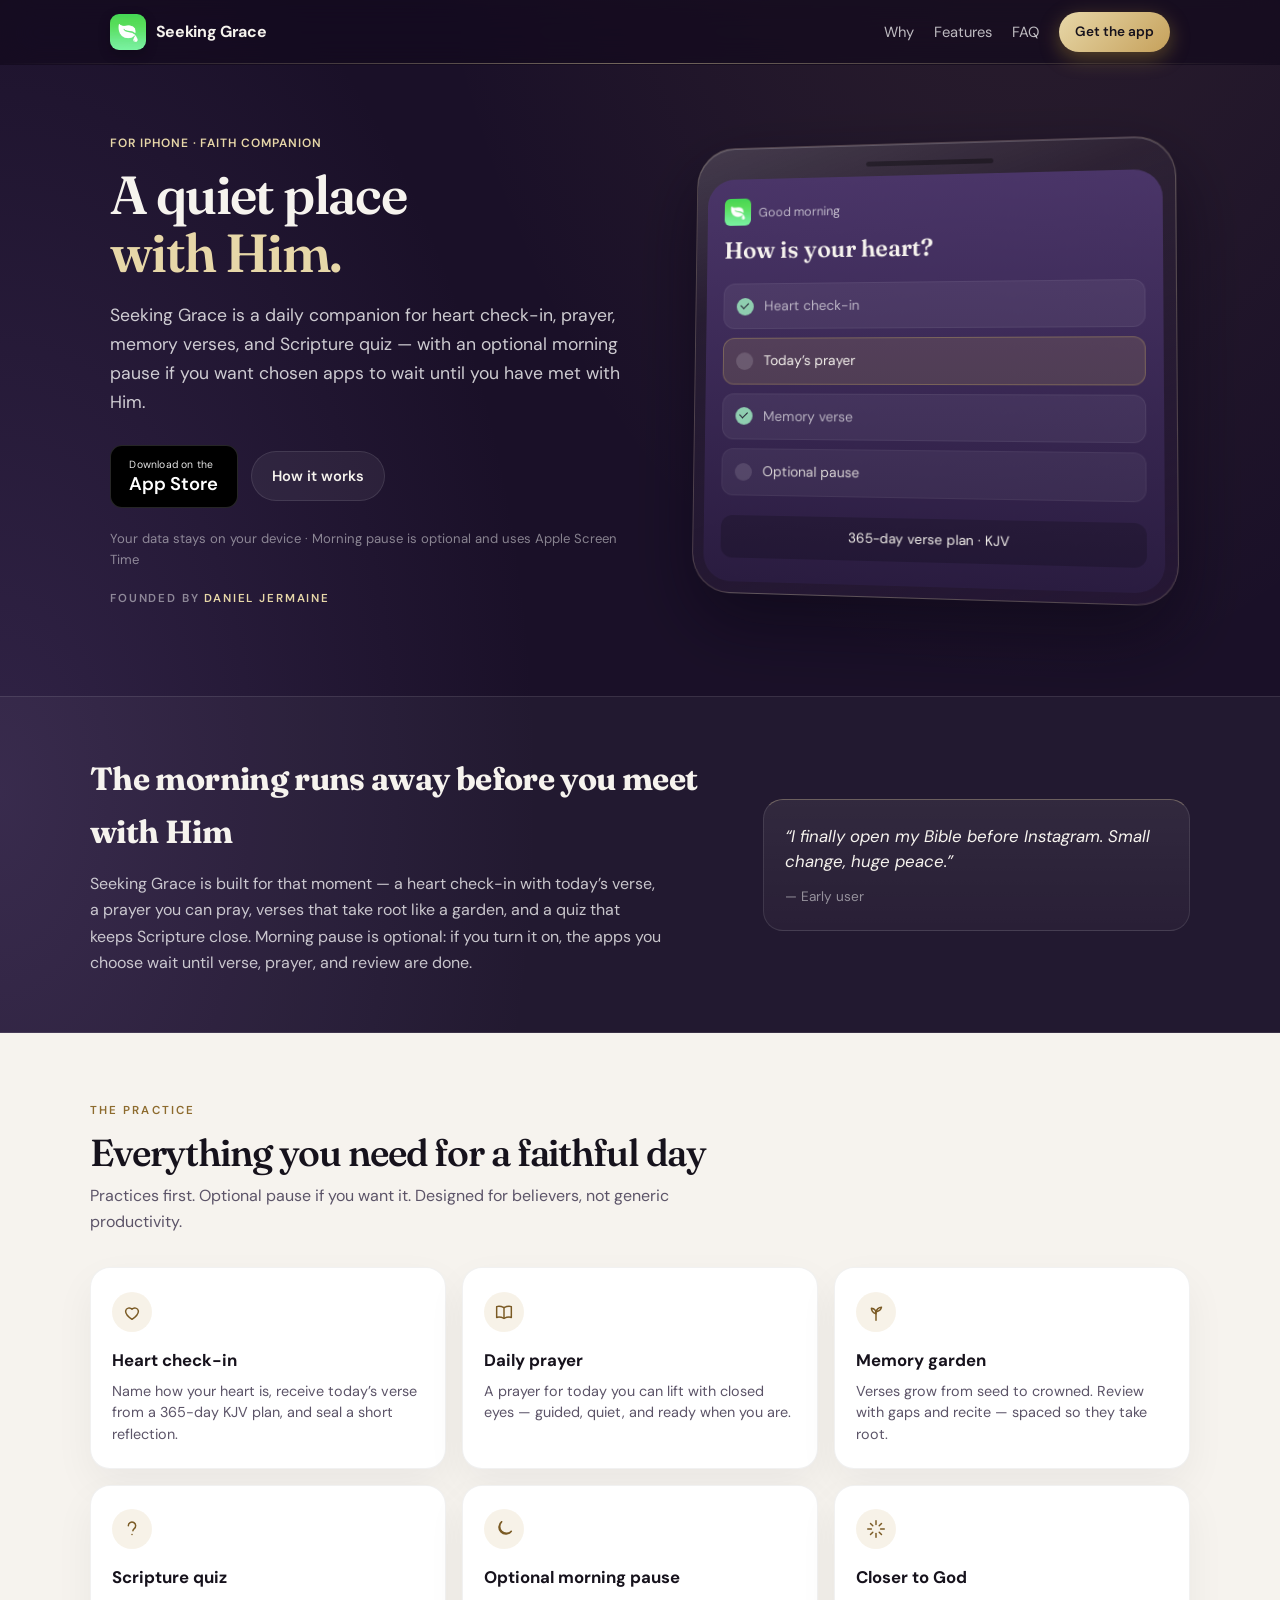
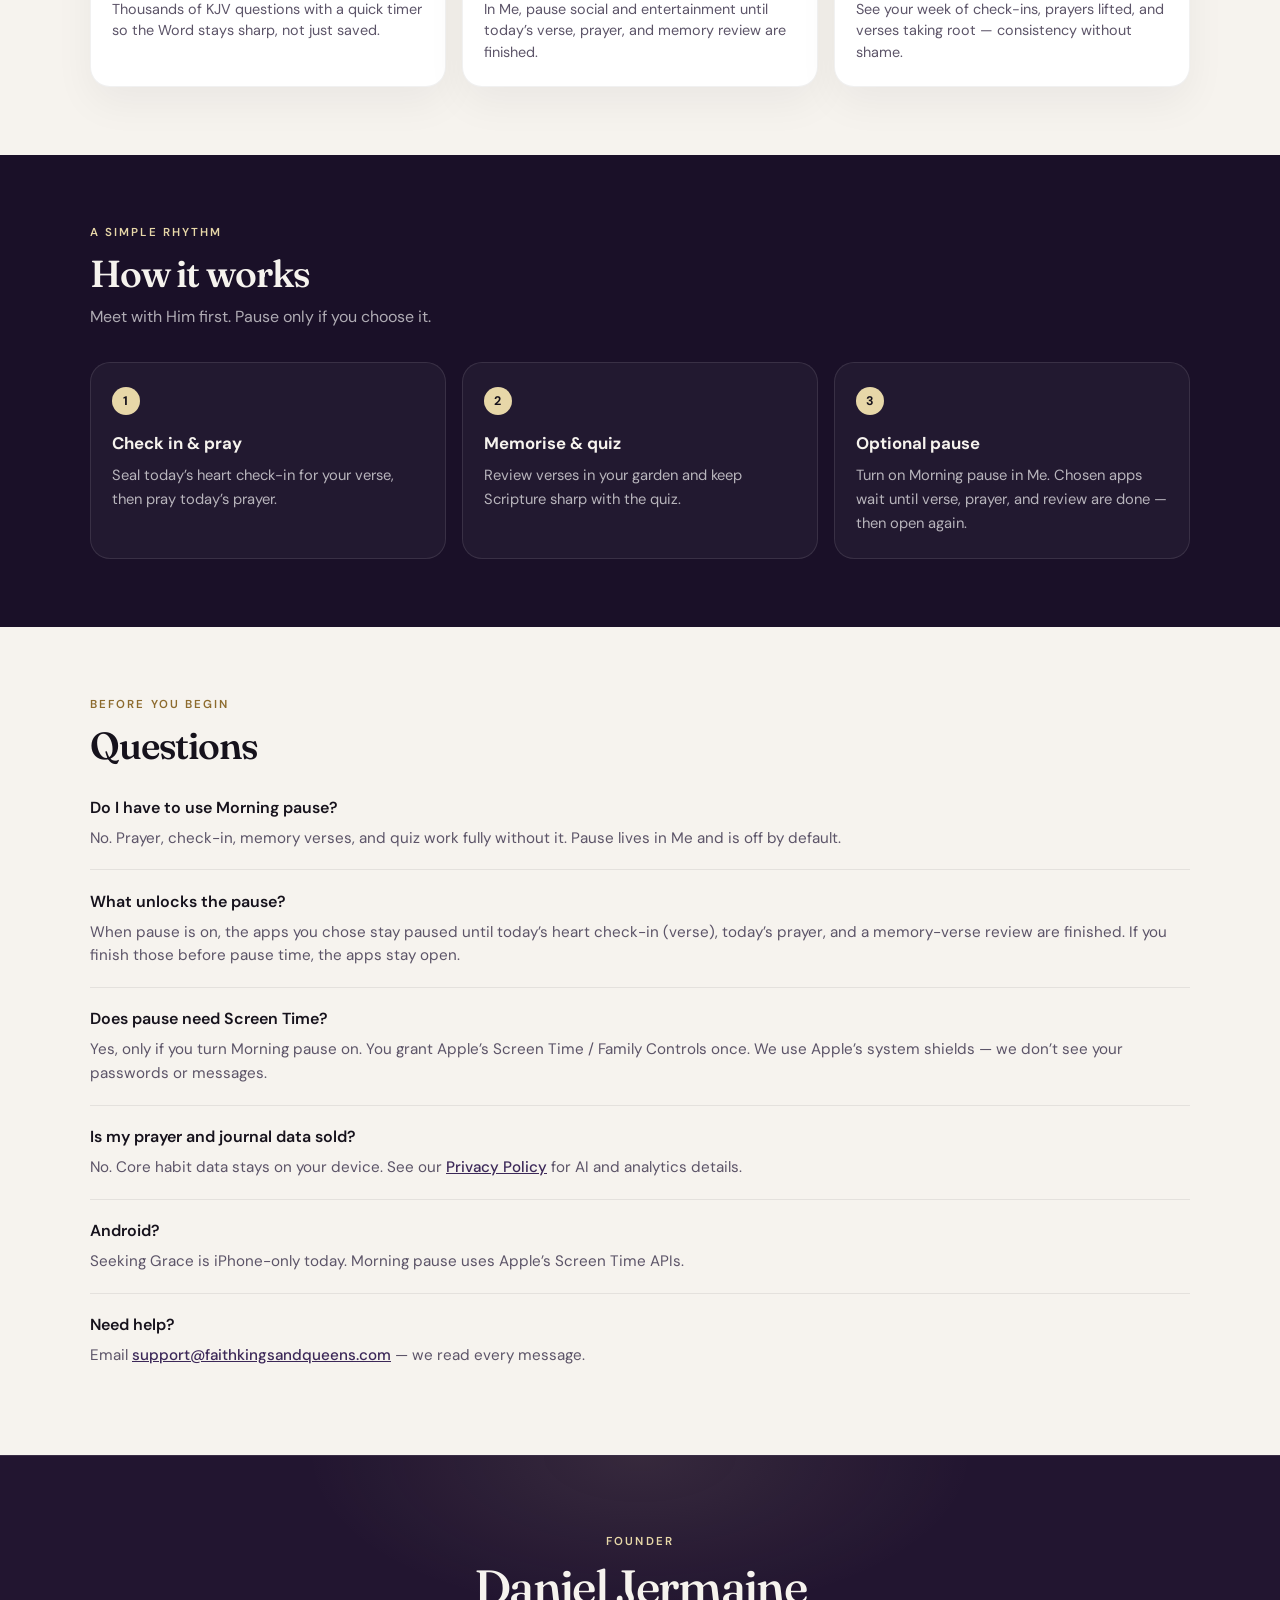
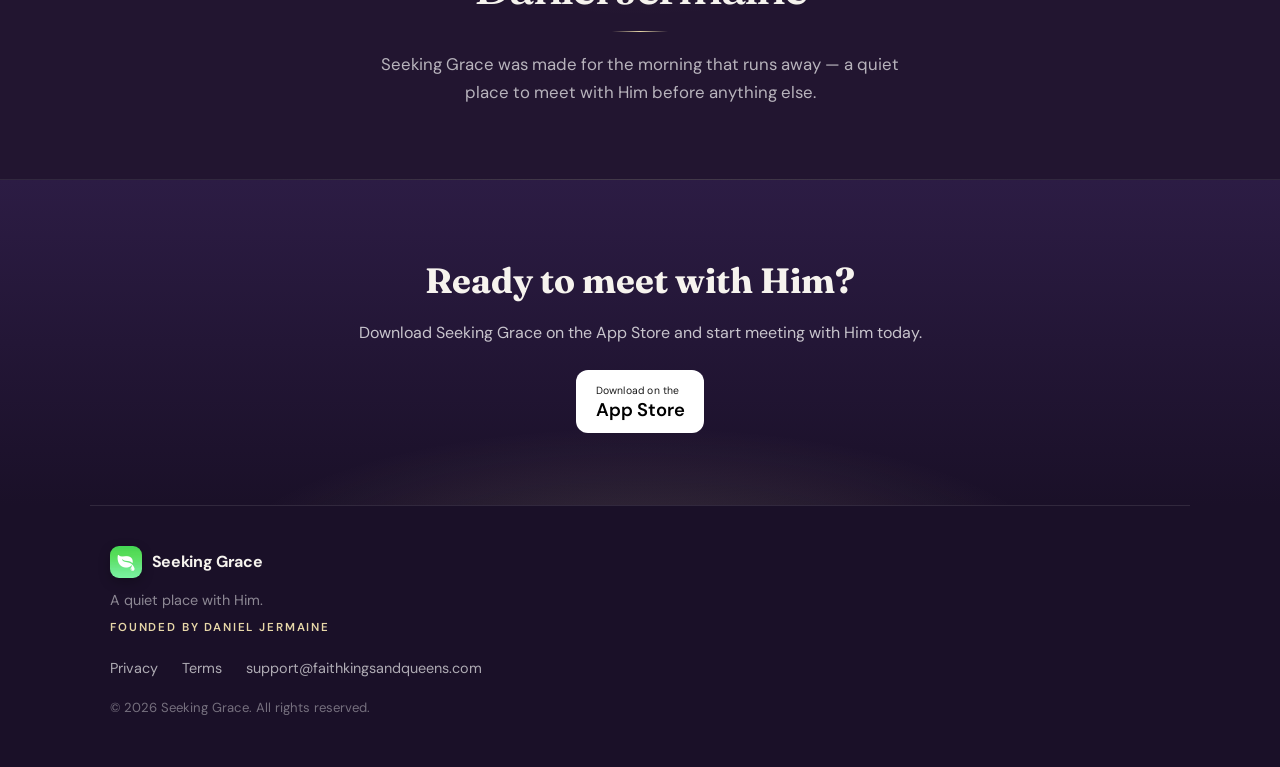
==== commit 0dc54ea8: "Update landing page from faithking docs." ====
--- a/index.html
+++ b/index.html
@@ -118,7 +118,7 @@
         </article>
         <article class="feature-card">
           <div class="feature-icon" aria-hidden="true">
-            <svg viewBox="0 0 24 24" fill="none" stroke="currentColor" stroke-width="1.6" stroke-linecap="round" stroke-linejoin="round"><path d="M12 3.5v17"/><path d="M6.5 8.5h11"/></svg>
+            <svg viewBox="0 0 24 24" fill="none" stroke="currentColor" stroke-width="1.6" stroke-linecap="round" stroke-linejoin="round"><path d="M4 6.2c2.3-.9 4.4-.7 8 1 3.6-1.7 5.7-1.9 8-1V18c-2.3-.9-4.4-.7-8 1-3.6-1.7-5.7-1.9-8-1V6.2z"/><path d="M12 7.2v11.6"/></svg>
           </div>
           <h3>Daily prayer</h3>
           <p>A prayer for today you can lift with closed eyes — guided, quiet, and ready when you are.</p>
--- a/landing.css
+++ b/landing.css
@@ -472,7 +472,20 @@
   margin: 0 auto;
 }
 
-.section { padding: 3.5rem 1.25rem; position: relative; z-index: 1; }
+#story,
+#features,
+#how,
+#faq,
+#founder,
+#download {
+  scroll-margin-top: 5.25rem;
+}
+
+.section {
+  padding: 4.25rem 1.25rem;
+  position: relative;
+  z-index: 1;
+}
 
 .section-light {
   background: var(--cream);
@@ -547,7 +560,7 @@
   background: rgba(198, 161, 91, 0.14);
 }
 
-.feature-icon svg { width: 20px; height: 20px; }
+.feature-icon svg { width: 22px; height: 22px; }
 
 .feature-card h3 {
   margin: 0 0 0.4rem;
